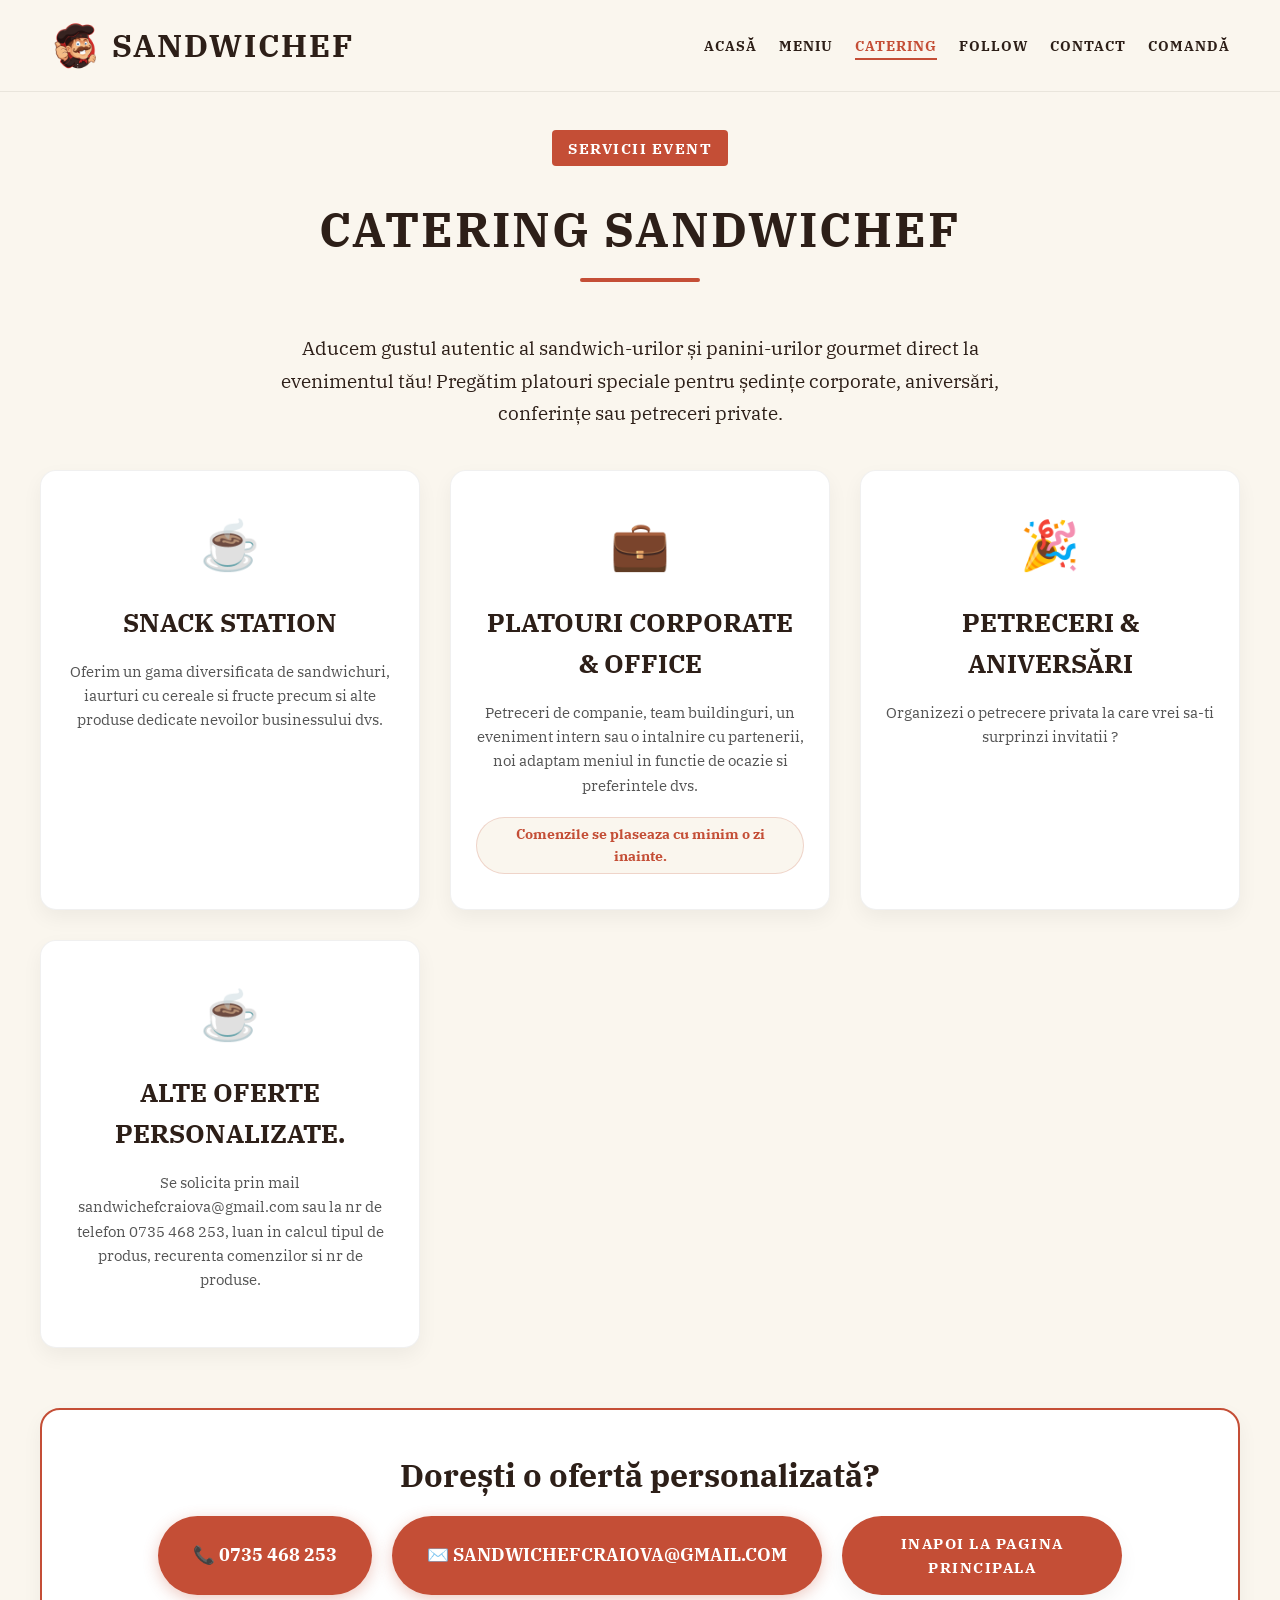
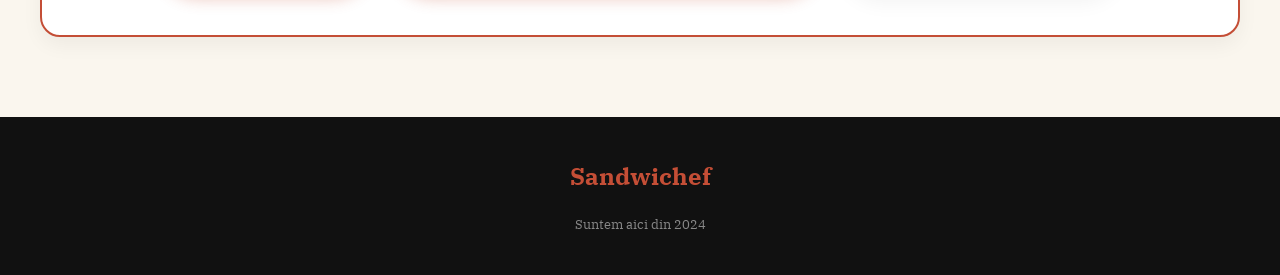
==== catering.html @ 92dd747c "Update catering.html" ====
<!DOCTYPE html>
<html lang="ro">
<head>
    <meta charset="UTF-8">
    <meta name="viewport" content="width=device-width, initial-scale=1.0">
    <title>Sandwichef - Servicii Catering</title>
    
    <link rel="preconnect" href="https://fonts.googleapis.com">
    <link rel="preconnect" href="https://fonts.gstatic.com" crossorigin>
    <link href="https://fonts.googleapis.com/css2?family=IBM+Plex+Serif:ital,wght@0,100;0,200;0,300;0,400;0,500;0,600;0,700;1,100;1,200;1,300;1,400;1,500;1,600;1,700&display=swap" rel="stylesheet">
    
    <link rel="icon" type="image/png" href="Image/logo.png">
    
    <link rel="stylesheet" href="https://unpkg.com/aos@2.3.1/dist/aos.css">
    <link rel="stylesheet" href="style.css">
</head>
<body>

    <nav class="navbar">
        <div class="nav-container">
            <!-- Center Logo -->
            <a href="index.html#hero-section" class="nav-logo">
                <img src="Image/logo.png" alt="Sandwichef Logo" class="nav-logo-img">
                <span>Sandwichef</span>
            </a>

            <!-- Desktop Menu -->
            <ul class="nav-links desktop-only">
                <li><a href="index.html#hero-section">Acasă</a></li>
                <li><a href="meniu.html">Meniu</a></li>
                <li><a href="catering.html" class="active">Catering</a></li>
                <li><a href="index.html#follow-us-section">Follow</a></li>
                <li><a href="index.html#visit-us-section">Contact</a></li>
                <li><a href="index.html#order-section">Comandă</a></li>
            </ul>

            <!-- Mobile Menu Overlay -->
            <ul class="nav-links nav-mobile mobile-only" id="navLinks">
                <li><a href="index.html#hero-section">Acasă</a></li>
                <li><a href="meniu.html">Meniu</a></li>
                <li><a href="catering.html" class="active">Catering</a></li>
                <li><a href="index.html#follow-us-section">Follow</a></li>
                <li><a href="index.html#visit-us-section">Contact</a></li>
                <li><a href="index.html#order-section">Comandă</a></li>
            </ul>

            <!-- Mobile Menu Toggle -->
            <button class="menu-toggle" id="menuToggle" aria-label="Toggle menu">
                <span></span>
                <span></span>
                <span></span>
            </button>
        </div>
    </nav>

    <!-- Catering Intro Section -->
    <section class="section-container section-light" style="padding-top: 130px;" data-aos="fade-up">
        <div class="content-wrapper">
            <div style="text-align: center; margin-bottom: 40px;">
                <span class="foodtruck-heading">Servicii Event</span>
                <h1 class="category-title" style="margin-top: 10px;">Catering Sandwichef</h1>
                <p class="lead-text" style="font-size: 1.2rem; color: var(--text-color); max-width: 750px; margin: 0 auto; line-height: 1.7;">
                    Aducem gustul autentic al sandwich-urilor și panini-urilor gourmet direct la evenimentul tău! Pregătim platouri speciale pentru ședințe corporate, aniversări, conferințe sau petreceri private.
                </p>
            </div>

            <!-- Catering Options Grid -->
            <div class="catering-grid">
                <!-- Option 1: Snack station -->
                <div class="catering-card" data-aos="fade-up" data-aos-delay="300">
                    <div class="catering-icon">☕</div>
                    <h3>Snack Station</h3>
                    <p>Oferim un gama diversificata de sandwichuri, iaurturi cu cereale si fructe precum si alte produse dedicate nevoilor businessului dvs.</p>
                </div>
                
                <!-- Option 2: Platouri Corporate -->
                <div class="catering-card" data-aos="fade-up" data-aos-delay="100">
                    <div class="catering-icon">💼</div>
                    <h3>Platouri corporate & office</h3>
                    <p>Petreceri de companie, team buildinguri, un eveniment intern sau o intalnire cu partenerii, noi adaptam meniul in functie de ocazie si preferintele dvs.</p>
                    <span class="catering-tag">Comenzile se plaseaza cu minim o zi inainte.</span>
                </div>

                <!-- Option 3: Petreceri private -->
                <div class="catering-card" data-aos="fade-up" data-aos-delay="200">
                    <div class="catering-icon">🎉</div>
                    <h3>Petreceri & aniversări</h3>
                    <p>Organizezi o petrecere privata la care vrei sa-ti surprinzi invitatii ?</p>
                </div>

                <!-- Option 4: Oferta personalizata -->
                <div class="catering-card" data-aos="fade-up" data-aos-delay="300">
                    <div class="catering-icon">☕</div>
                    <h3>Alte oferte personalizate.</h3>
                    <p>Se solicita prin mail sandwichefcraiova@gmail.com sau la nr de telefon 0735 468 253, luan in calcul tipul de produs, recurenta comenzilor si nr de produse.</p>
                </div>

            </div>

            <!-- Custom Request / Call to Action -->
            <div style="margin-top: 60px; background: #ffffff; padding: 40px; border-radius: 20px; box-shadow: var(--shadow-soft); text-align: center; border: 2px solid var(--primary-color);">
                <h2 style="font-size: 2rem; color: var(--secondary-color); margin-bottom: 15px;">Dorești o ofertă personalizată?</h2>
                <div style="display: flex; justify-content: center; gap: 20px; flex-wrap: wrap;">
                    <a href="tel:0735468253" class="btn-delivery" style="padding: 15px 35px; font-size: 1.1rem;">
                        📞 0735 468 253
                    </a>
                    <a href="mailto:sandwichefcraiova@gmail.com" class="btn-delivery" style="padding: 15px 35px; font-size: 1.1rem;">
                        ✉️ sandwichefcraiova@gmail.com
                    </a>
                    <a href="index.html" class="grid-btn-under" style="display: inline-block; width: auto; padding: 15px 35px;">
                        Inapoi la pagina principala
                    </a>
                </div>
            </div>

        </div>
    </section>

    <footer>
        <h3 style="font-size: 1.5rem; color: var(--primary-color); margin-bottom: 10px;">Sandwichef</h3>
        <p style="font-size: 0.8rem; color: #888; margin-top: 20px;">Suntem aici din 2024</p>
    </footer>

    <script src="https://unpkg.com/aos@2.3.1/dist/aos.js"></script>
    <script src="script.js"></script>

    <!-- Back to Top Button -->
    <button id="backToTop" class="back-to-top" title="Go to top">↑</button>

</body>
</html>
---- style.css ----
@import url('https://fonts.googleapis.com/css2?family=IBM+Plex+Serif:ital,wght@0,100;0,200;0,300;0,400;0,500;0,600;0,700;1,100;1,200;1,300;1,400;1,500;1,600;1,700&display=swap');

/* --- SETARI GENERALE SI VARIABILE --- */
:root {
    --font-title: 'IBM Plex Serif', serif;
    --font-serif: 'IBM Plex Serif', serif;
    --font-sans: 'IBM Plex Serif', serif;
    --font-sans-condensed: 'IBM Plex Serif', serif;
    --primary-color: #C44E36; /* Calm Coral Red-Orange */
    --primary-hover: #A63B25;
    --secondary-color: #2D1F18; /* Brand Deep Toasted Brown */
    --bg-color: #FAF6EE; /* Light Toasted Vanilla Background */
    --accent-yellow: #F0BE2C; /* Zmoke Brand Yellow */
    --card-bg: #ffffff;
    --text-color: #2D1F18;
    --shadow-soft: 0 8px 20px rgba(0,0,0,0.05);
    --shadow-hover: 0 12px 25px rgba(196, 78, 54, 0.15);
}

/* --- SMOOTH SCROLL --- */
html {
    scroll-behavior: smooth;
    scroll-padding-top: 90px;
}

* {
    margin: 0;
    padding: 0;
    box-sizing: border-box;
}

body, button, input, select, textarea {
    font-family: var(--font-sans);
}

body {
    background-color: var(--bg-color);
    color: var(--text-color);
    line-height: 1.6;
    -webkit-font-smoothing: antialiased;
    min-height: 100vh;
    overflow-x: hidden;
}

h1, h2, h3, h4, h5, h6 {
    font-family: var(--font-serif);
}

body.no-scroll {
    overflow: hidden;
}

/* --- ANIMATII --- */


@keyframes float {
    0%, 100% { transform: translate(-50%, -50%); }
    50% { transform: translate(-50%, -54%); }
}

/* --- NAVBAR --- */
.navbar {
    position: fixed !important;
    top: 0 !important;
    left: 0;
    width: 100%;
    background-color: rgba(250, 246, 238, 0.75) !important; /* Semi-transparent Toasted Vanilla */
    backdrop-filter: blur(12px);
    -webkit-backdrop-filter: blur(12px);
    z-index: 9999;
    display: flex;
    justify-content: space-between;
    align-items: center;
    padding: 15px 50px;
    transition: all 0.4s cubic-bezier(0.2, 0.8, 0.2, 1); 
    -webkit-transform: translate3d(0,0,0);
    border-bottom: 1px solid rgba(45, 31, 24, 0.08); /* Subtle dark brown border */
}

.navbar.scrolled {
    background-color: rgba(250, 246, 238, 0.9) !important; /* Slightly more solid on scroll */
    backdrop-filter: blur(12px);
    -webkit-backdrop-filter: blur(12px);
    box-shadow: 0 4px 30px rgba(0, 0, 0, 0.05); 
    padding: 12px 50px;
    border-bottom: 1px solid rgba(45, 31, 24, 0.15);
}

.nav-logo {
    font-family: var(--font-serif);
    font-size: 2rem;
    color: var(--secondary-color) !important; /* Dark brown */
    text-decoration: none;
    font-weight: 900;
    text-transform: uppercase;
    letter-spacing: 2px;
    transition: all 0.3s ease;
    text-shadow: none !important;
    padding: 5px 0;
    display: flex;
    align-items: center;
    gap: 12px;
}

.nav-logo-img {
    height: 50px;
    width: auto;
    max-height: 100%;
    object-fit: contain;
    display: block;
    transition: transform 0.3s ease;
}

.navbar.scrolled .nav-logo-img {
    height: 44px;
}

.nav-logo:hover .nav-logo-img {
    transform: scale(1.05);
}

.nav-container {
    display: flex;
    justify-content: space-between;
    align-items: center;
    width: 100%;
    max-width: 1200px;
    margin: 0 auto;
    position: relative;
}

.nav-links {
    list-style: none;
    display: flex;
    gap: 22px;
    margin: 0;
    padding: 0;
    align-items: center;
}

.nav-left, .nav-right-menu {
    width: 38%;
}

.nav-left {
    justify-content: flex-end;
}

.nav-right-menu {
    justify-content: flex-start;
}

.nav-logo {
    width: 24%;
    text-align: center;
    white-space: nowrap;
}

.menu-toggle {
    display: none;
}

/* Desktop vs Mobile utilities */
.desktop-only {
    display: flex !important;
}

.mobile-only {
    display: none !important;
}

.nav-cta-btn {
    background-color: var(--primary-color);
    color: white;
    padding: 10px 20px;
    border-radius: 50px;
    text-decoration: none;
    font-weight: 800;
    font-size: 0.85rem;
    text-transform: uppercase;
    transition: all 0.3s ease;
    box-shadow: 0 4px 10px rgba(0, 0, 0, 0.15);
    letter-spacing: 0.5px;
    white-space: nowrap;
}

.nav-cta-btn:hover {
    background-color: var(--primary-hover);
    transform: translateY(-2px);
    box-shadow: 0 6px 12px rgba(0, 0, 0, 0.2);
}

.navbar.scrolled .nav-cta-btn {
    box-shadow: none;
}

.nav-links li a {
    text-decoration: none;
    color: var(--secondary-color) !important; /* Dark brown */
    font-weight: 800;
    text-transform: uppercase;
    font-size: 0.9rem;
    letter-spacing: 1px;
    transition: color 0.3s ease;
    text-shadow: none !important;
    position: relative;
    padding-bottom: 5px;
}

.nav-links li a::after {
    content: '';
    position: absolute;
    width: 0;
    height: 2px;
    bottom: 0;
    left: 0;
    background-color: var(--primary-color);
    transition: width 0.3s ease;
}

.nav-links li a:hover::after {
    width: 100%;
}

.navbar.scrolled .nav-links li a {
    color: var(--secondary-color) !important;
}

.navbar.scrolled .nav-links li a:hover {
    color: var(--primary-color) !important;
}

/* --- HERO SECTION --- */
#hero-section {
    width: 100%;
    aspect-ratio: 16 / 9;
    margin-top: 80px; /* Prevents navbar from overlaying the hero image */
    display: flex;
    flex-direction: column;
    justify-content: center;
    align-items: center;
    text-align: center;
    color: white;
    position: relative; 
    overflow: hidden; 
    background: url('Image/swc-cover.jpg') no-repeat center center/cover;
}

.hero-overlay {
    position: absolute;
    top: 0;
    left: 0;
    width: 100%;
    height: 100%;
    background-color: rgba(0, 0, 0, 0.4);
    z-index: 1;
}

.btn-delivery {
    background-color: #C44E36;
    color: white !important;
    padding: 12px 25px; 
    border-radius: 50px;
    text-decoration: none;
    font-weight: 800;
    font-size: 0.95rem; 
    text-transform: uppercase;
    transition: all 0.3s cubic-bezier(0.2, 0.8, 0.2, 1);
    box-shadow: 0 4px 15px rgba(196, 78, 54, 0.3);
    display: inline-flex;
    align-items: center;
    justify-content: center;
    gap: 10px;
}

.btn-delivery:hover {
    transform: translateY(-4px) scale(1.03);
    box-shadow: 0 6px 20px rgba(196, 78, 54, 0.4);
    background-color: #A63B25;
}

.btn-bolt {
    background-color: #32BB78 !important;
    box-shadow: 0 4px 15px rgba(50, 187, 120, 0.3) !important;
    color: white !important;
}

.btn-bolt:hover {
    background-color: #269a62 !important;
    box-shadow: 0 6px 20px rgba(50, 187, 120, 0.4) !important;
}

.btn-wolt {
    background-color: #00C2E8 !important;
    box-shadow: 0 4px 15px rgba(0, 194, 232, 0.3) !important;
    color: white !important;
}

.btn-wolt:hover {
    background-color: #0099b8 !important;
    box-shadow: 0 6px 20px rgba(0, 194, 232, 0.4) !important;
}

.nav-cta-wolt {
    background-color: #00C2E8;
}

.nav-cta-wolt:hover {
    background-color: #0099b8;
    box-shadow: 0 6px 12px rgba(0, 194, 232, 0.3);
}

.nav-cta-bolt {
    background-color: #32BB78;
}

.nav-cta-bolt:hover {
    background-color: #269a62;
    box-shadow: 0 6px 12px rgba(50, 187, 120, 0.3);
}



/* --- CONTINUT HERO --- */
.hero-content {
    position: relative;
    z-index: 2;
    display: flex;
    flex-direction: column;
    align-items: center;
    justify-content: center;
}

.hero-title {
    font-family: var(--font-serif);
    font-size: 5rem;
    color: var(--primary-color);
    text-shadow: 3px 3px 10px rgba(0,0,0,0.8);
    margin-bottom: 10px;
}

.hero-subtitle {
    font-family: var(--font-sans);
    font-size: 2rem;
    font-weight: 800;
    text-transform: uppercase;
    letter-spacing: 4px;
    text-shadow: 2px 2px 8px rgba(0,0,0,0.8);
}

.hero-action-buttons {
    display: flex;
    flex-direction: column;
    align-items: center;
    gap: 25px;
    margin-top: 30px;
}

.hero-order-buttons {
    display: flex;
    gap: 20px;
    justify-content: center;
}

.hero-tag {
    font-family: var(--font-sans);
    background-color: white;
    color: black;
    padding: 8px 25px;
    font-weight: 900;
    font-size: 1rem; 
    text-transform: uppercase;
    letter-spacing: 3px;
    margin-bottom: 20px;
    border-radius: 50px; 
    box-shadow: 0 4px 15px rgba(0,0,0,0.3);
}

.logo-hero-container {
    position: relative;
    display: flex;
    justify-content: center;
    align-items: center;
    width: 480px; 
    height: 480px;
    margin: 0 auto;
    overflow: visible;
}

.logo-backdrop {
    position: absolute;
    width: 160px;
    height: 160px;
    background-color: rgba(255, 255, 255, 0.15);
    backdrop-filter: blur(5px); 
    border-radius: 50%;
    z-index: 1;
    box-shadow: 0 0 40px rgba(0,0,0,0.4);
}

.curved-text-svg {
    position: absolute;
    top: 0;
    left: 0;
    width: 100%;
    height: 100%;
    z-index: 2;
    pointer-events: none; 
}

.curved-text {
    fill: var(--primary-color);
    font-family: var(--font-serif);
    font-size: 46px;
    font-weight: 800;
    text-transform: uppercase;
    letter-spacing: 3px;
    text-shadow: 2px 2px 6px rgba(0,0,0,0.7);
}

.hero-logo-img {
    width: 300px; 
    position: absolute;
    top: 55%; 
    left: 50%;
    z-index: 3;
    filter: drop-shadow(0px 20px 25px rgba(0,0,0,0.6));
    animation: float 4s ease-in-out infinite; 
}

.hero-btn {
    background-color: var(--primary-color);
    color: white;
    padding: 16px 40px;
    font-weight: 800;
    text-transform: uppercase;
    text-decoration: none;
    font-size: 1.1rem;
    letter-spacing: 2px;
    border-radius: 50px; 
    transition: all 0.3s cubic-bezier(0.2, 0.8, 0.2, 1);
    margin-top: 20px;
    box-shadow: 0 6px 15px rgba(0, 0, 0, 0.1);
    border: 2px solid transparent;
}

.hero-btn:hover {
    background-color: #fff;
    color: var(--primary-color);
    transform: translateY(-5px); 
    box-shadow: 0 8px 20px rgba(0, 0, 0, 0.12);
    border-color: var(--primary-color);
}

/* --- FEATURES STRIP (VALORI) --- */
.features-strip {
    background-color: var(--secondary-color); /* Brown background */
    padding: 60px 20px;
    border-bottom: 1px solid rgba(255, 255, 255, 0.05);
}

.features-container {
    max-width: 1200px;
    margin: 0 auto;
    display: grid;
    grid-template-columns: repeat(4, 1fr);
    gap: 30px;
    text-align: center;
}

.feature-item {
    display: flex;
    flex-direction: column;
    align-items: center;
}

.feature-svg {
    width: 42px;
    height: 42px;
    stroke: var(--accent-yellow); /* Yellow icon */
    margin-bottom: 20px;
    transition: transform 0.3s cubic-bezier(0.2, 0.8, 0.2, 1);
}

.feature-item:hover .feature-svg {
    transform: translateY(-5px);
    stroke: var(--primary-color); /* Turns Coral Red on hover */
}

.feature-item h4 {
    font-family: var(--font-serif);
    font-size: 1.1rem;
    font-weight: 700;
    text-transform: uppercase;
    color: #ffffff; /* White title for readability */
    margin-bottom: 10px;
    letter-spacing: 0.5px;
}

.feature-item p {
    font-size: 0.85rem;
    color: #b3b3b3; /* Gray text for readability on dark brown */
    line-height: 1.6;
    max-width: 240px;
    margin: 0;
}

@media (max-width: 900px) {
    .features-container {
        grid-template-columns: repeat(2, 1fr);
        gap: 40px 20px;
    }
}

@media (max-width: 480px) {
    .features-container {
        grid-template-columns: 1fr;
        gap: 30px;
    }
}

/* --- SECTIONS LAYOUT --- */
.section-container {
    padding: 80px 20px;
}

.section-dark {
    background-color: var(--secondary-color);
    color: white;
}

.section-light {
    background-color: var(--bg-color);
}

.content-wrapper {
    max-width: 1200px;
    margin: 0 auto;
}

.category-title {
    text-align: center;
    font-family: var(--font-serif);
    font-weight: 700;
    text-transform: uppercase;
    letter-spacing: 2px;
    font-size: 3rem;
    color: var(--secondary-color);
    margin: 0 auto 50px auto;
    display: block; 
}

.section-dark .category-title {
    color: white;
}

.category-title::after {
    content: '';
    display: block;
    width: 120px; 
    height: 4px;
    background: var(--primary-color);
    margin: 10px auto 0 auto;
    border-radius: 2px;
}

/* --- TABS PENTRU FILTRARE MENIU --- */
.menu-tabs {
    display: flex;
    justify-content: center;
    gap: 15px;
    margin-bottom: 45px;
    flex-wrap: wrap;
}

.tab-btn {
    background-color: transparent;
    color: var(--secondary-color);
    border: 2px solid var(--secondary-color);
    padding: 10px 25px;
    font-weight: 800;
    text-transform: uppercase;
    font-size: 0.9rem;
    border-radius: 50px;
    cursor: pointer;
    transition: all 0.3s cubic-bezier(0.2, 0.8, 0.2, 1);
    letter-spacing: 0.5px;
}

.tab-btn:hover {
    background-color: var(--secondary-color);
    color: #fff;
    transform: translateY(-2px);
}

.tab-btn.active {
    background-color: var(--primary-color);
    color: #fff;
    border-color: var(--primary-color);
    box-shadow: 0 4px 12px rgba(196, 78, 54, 0.3);
}

.menu-category-section.hidden {
    display: none !important;
}

/* --- GRID PENTRU MENIU --- */
.menu-grid {
    display: grid;
    grid-template-columns: repeat(auto-fit, minmax(320px, 1fr));
    gap: 30px;
    padding-bottom: 40px;
}

.menu-card {
    background: var(--card-bg);
    border-radius: 15px;
    overflow: hidden;
    box-shadow: var(--shadow-soft);
    transition: all 0.3s ease;
    display: flex;
    flex-direction: column;
    border: 1px solid transparent;
    will-change: transform;
}

.menu-card:hover {
    transform: translateY(-10px);
    box-shadow: var(--shadow-hover);
    border-color: rgba(255, 62, 62, 0.3);
}

.card-image {
    height: 250px;
    overflow: hidden;
    position: relative;
}

.card-image img {
    width: 100%;
    height: 100%;
    object-fit: cover;
    transition: transform 0.5s ease;
}

.menu-card:hover .card-image img {
    transform: scale(1.05);
}

.card-content {
    padding: 25px;
    flex-grow: 1;
    display: flex;
    flex-direction: column;
    color: var(--text-color);
}

.card-header {
    display: flex;
    justify-content: space-between;
    align-items: flex-start;
    margin-bottom: 10px;
    border-bottom: 2px solid #f0f0f0;
    padding-bottom: 10px;
}

.item-title {
    font-family: var(--font-serif);
    font-weight: 700;
    font-size: 1.2rem;
    color: var(--secondary-color);
    text-transform: uppercase;
    line-height: 1.2;
}

.item-price {
    font-family: var(--font-sans);
    font-weight: 800;
    color: var(--primary-color);
    font-size: 1.6rem;
    margin-left: 15px;
    white-space: nowrap;
}

.item-weight {
    position: absolute;
    bottom: 12px;
    right: 12px;
    background-color: rgba(45, 62, 70, 0.9);
    backdrop-filter: blur(5px);
    -webkit-backdrop-filter: blur(5px);
    color: #fff;
    padding: 4px 10px;
    font-size: 0.75rem;
    font-weight: 800;
    border-radius: 6px;
    letter-spacing: 0.5px;
    box-shadow: 0 4px 10px rgba(0, 0, 0, 0.2);
    z-index: 2;
}

.item-number {
    color: var(--primary-color);
    margin-right: 5px;
}

.item-ingredients-tags {
    display: flex;
    flex-wrap: wrap;
    gap: 8px;
    margin-top: 15px;
}

.ingredient-tag {
    background-color: #f0f3f5;
    color: var(--secondary-color);
    padding: 5px 12px;
    font-size: 0.8rem;
    font-weight: 600;
    border-radius: 20px;
    display: inline-flex;
    align-items: center;
    border: 1px solid #e1e8ed;
    transition: all 0.2s ease;
}

.ingredient-tag:hover {
    background-color: var(--primary-color);
    color: #fff;
    border-color: var(--primary-color);
    transform: translateY(-1px);
}

.drinks-list {
    background: white;
    padding: 30px;
    border-radius: 15px;
    box-shadow: var(--shadow-soft);
    max-width: 600px;
    margin: 0 auto;
    color: var(--text-color);
}

.drink-item {
    display: flex;
    justify-content: space-between;
    padding: 10px 0;
    border-bottom: 2px dotted #eee;
    font-weight: 700;
    color: var(--secondary-color);
}

.drink-item span:last-child {
    color: var(--primary-color);
}

.text-box {
    text-align: justify;
    max-width: 800px;
    margin: 0 auto;
    font-size: 1.2rem;
    line-height: 1.8;
}

/* --- INFO GRIDS & PLACEHOLDERS --- */
.info-grid {
    display: grid;
    grid-template-columns: 1fr 1fr;
    gap: 50px;
    align-items: center;
}

.info-grid-reverse {
    direction: rtl;
}

.info-grid-reverse .info-text,
.info-grid-reverse .info-image {
    direction: ltr;
}

.info-text p {
    margin-bottom: 20px;
    font-size: 1.1rem;
    line-height: 1.8;
}

.info-image {
    height: 480px;
    width: 100%;
}

.info-image iframe {
    transition: opacity 0.3s ease;
}

.image-placeholder {
    background-color: var(--secondary-color);
    width: 100%;
    height: 100%;
    border-radius: 15px;
    display: flex;
    justify-content: center;
    align-items: center;
    box-shadow: var(--shadow-soft);
}

.info-img-content {
    width: 100%;
    height: 100%;
    object-fit: cover;
    border-radius: 15px;
    box-shadow: var(--shadow-soft);
}

.foodtruck-heading {
    background-color: var(--primary-color);
    color: #fff !important;
    display: inline-block;
    padding: 6px 16px;
    font-family: var(--font-sans);
    font-size: 0.95rem;
    font-weight: 800;
    text-transform: uppercase;
    letter-spacing: 1.5px;
    border-radius: 4px;
    margin-bottom: 15px;
}


/* --- DELIVERY CARDS --- */
.delivery-cards-grid {
    display: grid;
    grid-template-columns: repeat(auto-fit, minmax(280px, 1fr));
    gap: 30px;
    margin-top: 40px;
}

.delivery-card {
    background-color: rgba(255, 255, 255, 0.05);
    border: 1px solid rgba(255, 255, 255, 0.1);
    border-radius: 15px;
    padding: 40px 30px;
    display: flex;
    flex-direction: column;
    align-items: center;
    text-align: center;
    transition: all 0.3s ease;
}

.delivery-card:hover {
    transform: translateY(-5px);
    background-color: rgba(255, 255, 255, 0.08);
    border-color: var(--primary-color);
    box-shadow: var(--shadow-hover);
}

.delivery-card .card-icon {
    font-size: 3rem;
    margin-bottom: 20px;
}

.delivery-card h3 {
    font-size: 1.4rem;
    font-weight: 800;
    margin-bottom: 15px;
    text-transform: uppercase;
    letter-spacing: 0.5px;
    color: white;
}

.delivery-card p {
    font-size: 1rem;
    line-height: 1.6;
    margin-bottom: 25px;
    opacity: 0.9;
    color: #ccc;
}

/* === CONTACT, HARTĂ ȘI RECENZII === */
.social-buttons-container {
    display: flex;
    justify-content: center;
    gap: 15px;
    margin: 30px auto 50px auto;
    flex-wrap: wrap;
}

.social-button {
    display: inline-flex;
    align-items: center;
    justify-content: center;
    gap: 8px;
    color: white;
    padding: 12px 25px;
    border-radius: 50px;
    text-decoration: none;
    font-weight: 800;
    font-size: 1rem;
    transition: all 0.3s ease;
}

.social-button:hover {
    transform: translateY(-5px);
}

.btn-facebook {
    background-color: #1877F2;
    box-shadow: 0 5px 15px rgba(24, 119, 242, 0.3);
}

.btn-instagram {
    background: linear-gradient(45deg, #f09433 0%, #e6683c 25%, #dc2743 50%, #cc2366 75%, #bc1888 100%);
    box-shadow: 0 5px 15px rgba(220, 39, 67, 0.3);
}

.btn-tiktok {
    background-color: #000000;
    box-shadow: 0 5px 15px rgba(0, 0, 0, 0.3);
    border: 1px solid #333;
}

.map-container {
    width: 100%;
    height: 450px;
    border-radius: 15px;
    overflow: hidden;
    box-shadow: var(--shadow-soft);
    margin-bottom: 60px;
    border: 4px solid white;
    background-color: #eee;
    display: flex;
    align-items: center;
    justify-content: center;
}

/* --- REVIEWS SECTION --- */
.reviews-section {
    background-color: var(--bg-color);
    padding: 100px 20px;
}

.reviews-box {
    border: 2px solid var(--primary-color);
    border-radius: 20px;
    padding: 60px 40px;
    max-width: 1100px;
    margin: 0 auto;
    text-align: center;
    background-color: #ffffff;
    box-shadow: var(--shadow-soft);
}

@media (max-width: 768px) {
    .reviews-box {
        padding: 40px 20px;
    }
}

.reviews-grid {
    display: grid;
    grid-template-columns: repeat(auto-fit, minmax(300px, 1fr));
    gap: 30px;
    margin-top: 40px;
}

.review-card {
    background: white;
    padding: 30px;
    border-radius: 15px;
    box-shadow: var(--shadow-soft);
    text-align: left;
    position: relative;
    color: var(--text-color);
}

.review-stars {
    color: #FFD700;
    font-size: 1.2rem;
    margin-bottom: 15px;
    letter-spacing: 2px;
}

.review-text {
    font-style: italic;
    margin-bottom: 20px;
    line-height: 1.7;
}

.review-author {
    font-weight: 800;
    color: var(--secondary-color);
    display: flex;
    align-items: center;
    gap: 15px;
}

.review-author span {
    width: 45px;
    height: 45px;
    background: var(--primary-color);
    color: white;
    border-radius: 50%;
    display: flex;
    justify-content: center;
    align-items: center;
    font-weight: bold;
    font-size: 1.2rem;
}

footer {
    background: #111;
    color: white;
    text-align: center;
    padding: 40px 20px;
}

/* ========================================================
   RESPONSIVE PENTRU MOBIL 
   ======================================================== */
@media (max-width: 900px) {
    /* Navbar Mobile Layout */
    .navbar {
        justify-content: space-between;
        padding: 15px 20px;
    }
    
    .nav-logo {
        font-size: 1.6rem;
        text-shadow: none;
        width: auto;
        text-align: left;
    }

    .desktop-only {
        display: none !important;
    }
    
    .mobile-only {
        display: flex !important;
    }

    .nav-cta-btn {
        display: none; /* Hide header CTA button on mobile */
    }
    
    /* Hamburger Menu Button */
    .menu-toggle {
        display: block;
        background: none;
        border: none;
        cursor: pointer;
        z-index: 10000;
        width: 30px;
        height: 24px;
        position: relative;
    }
    
    .menu-toggle span {
        display: block;
        position: absolute;
        height: 3px;
        width: 100%;
        background: var(--secondary-color);
        border-radius: 9px;
        opacity: 1;
        left: 0;
        transform: rotate(0deg);
        transition: .25s ease-in-out;
    }
    
    .navbar.scrolled .menu-toggle span {
        background: var(--secondary-color);
    }
    
    .menu-toggle span:nth-child(1) { top: 0px; }
    .menu-toggle span:nth-child(2) { top: 10px; }
    .menu-toggle span:nth-child(3) { top: 20px; }
    
    /* Hamburger Animation when Menu is Open */
    .navbar.nav-open .menu-toggle span:nth-child(1) {
        top: 10px;
        transform: rotate(135deg);
        background: #fff !important;
    }
    
    .navbar.nav-open .menu-toggle span:nth-child(2) {
        opacity: 0;
        left: -60px;
    }
    
    .navbar.nav-open .menu-toggle span:nth-child(3) {
        top: 10px;
        transform: rotate(-135deg);
        background: #fff !important;
    }
    
    /* Mobile Nav Drawer Overlay */
    .nav-mobile {
        display: flex;
        flex-direction: column;
        position: fixed;
        top: 0;
        right: -100%; /* Start off-screen */
        width: 100%;
        height: 100vh;
        background-color: rgba(45, 52, 54, 0.98);
        backdrop-filter: blur(10px);
        -webkit-backdrop-filter: blur(10px);
        justify-content: center;
        align-items: center;
        gap: 30px;
        transition: right 0.4s cubic-bezier(0.2, 0.8, 0.2, 1);
        z-index: 999;
        padding: 0;
        margin: 0;
    }
    
    .navbar.nav-open .nav-mobile {
        right: 0; /* Slide in */
    }
    
    .nav-links li a {
        font-size: 1.5rem !important;
        color: #fff !important;
        text-shadow: none !important;
    }
    
    .nav-links li a::after {
        display: none !important; /* Hide hover line on mobile drawer */
    }
    
    .navbar.scrolled .nav-links li a {
        color: #fff !important;
    }
    
    .navbar.scrolled .nav-links li a.active {
        color: var(--primary-color) !important;
    }
    
    /* Faster scroll animations on mobile */
    [data-aos] {
        transition-duration: 300ms !important;
        transition-delay: 0ms !important;
    }
    
    /* Hero Adjustments for Mobile */
    #hero-section {
        margin-top: 70px;
        aspect-ratio: 16 / 9;
        height: auto;
        padding: 40px 20px;
        display: flex;
        flex-direction: column;
        justify-content: center;
    }
    .hero-title {
        font-size: 3.5rem;
    }
    .hero-subtitle {
        font-size: 1.5rem;
    }
    
    .logo-hero-container { 
        width: 280px; 
        height: 280px; 
        margin: 10px auto; 
    }
    .hero-logo-img { width: 160px; }
    .logo-backdrop { width: 100px; height: 100px; }
    
    .curved-text {
        font-size: 40px;
    }
    
    .hero-btn {
        padding: 14px 30px;
        font-size: 0.95rem;
        margin-top: 10px;
        margin-bottom: 0; 
    }

    .hero-action-buttons {
        width: 100%;
        gap: 15px;
    }

    .hero-order-buttons {
        flex-direction: column;
        align-items: center;
        gap: 12px;
        width: 100%;
        max-width: 400px;
    }
    
    .hero-order-buttons .btn-delivery { 
        width: 100%; 
        justify-content: center;
    }

    .category-title { font-size: 2.2rem; }
    .menu-grid { grid-template-columns: 1fr; }
    .map-container { height: 300px; }
    .social-buttons-container { flex-direction: column; align-items: center; }
    .social-button { width: 80%; }

    /* Info grids & Command cards mobile layout */
    .info-grid {
        grid-template-columns: 1fr;
        gap: 30px;
        text-align: center;
    }
    .info-grid-reverse {
        direction: ltr;
    }
    .info-image {
        height: 350px;
        order: -1;
    }
    .delivery-cards-grid {
        grid-template-columns: 1fr;
        gap: 20px;
    }
}

.delivery-buttons {
    display: flex;
    flex-direction: column; /* Le așează una sub alta */
    align-items: center; /* Le centrează și blochează întinderea pe toată lățimea */
    gap: 15px;
    margin-top: 40px;
}

.delivery-buttons .btn-delivery {
    width: fit-content !important; /* Forțează butonul să fie doar cât textul lui */
    justify-content: center;
}

@media (max-width: 950px) and (orientation: landscape) {
    .menu-grid { 
        grid-template-columns: repeat(2, 1fr) !important; 
        gap: 15px;
    }
    .card-image { height: 160px !important; }
    #hero-section { height: auto !important; padding: 120px 0 60px 0; }
    .logo-hero-container { width: 220px; height: 220px; margin: 10px auto 20px auto; }
    .hero-logo-img { width: 150px; }
    /* Ascundem butoanele de comanda in landscape pentru a nu aglomera ecranul subtire */
    .hero-order-buttons { display: none; }
}

/* --- BACK TO TOP --- */
.back-to-top {
    position: fixed;
    bottom: 30px;
    right: 30px;
    background-color: var(--primary-color);
    color: white;
    width: 50px;
    height: 50px;
    border-radius: 50%;
    border: none;
    outline: none;
    cursor: pointer;
    display: none; /* Hidden by default */
    justify-content: center;
    align-items: center;
    font-size: 1.5rem;
    box-shadow: 0 4px 15px rgba(0, 0, 0, 0.2);
    z-index: 1000;
    transition: all 0.3s ease;
}

.back-to-top:hover {
    background-color: var(--secondary-color);
    transform: translateY(-5px) scale(1.05);
}

.back-to-top.show {
    display: flex;
    animation: fadeIn 0.3s ease;
}

/* --- SCROLLSPY ACTIVE LINK --- */
.nav-links li a.active {
    color: var(--primary-color) !important;
    text-shadow: none;
}

.nav-links li a.active::after {
    width: 100%;
}

.navbar.scrolled .nav-links li a.active {
    color: var(--primary-color) !important;
}

/* --- CATEGORY BANNERS --- */
.category-banner {
    position: relative;
    width: 100%;
    height: 380px;
    border-radius: 15px;
    overflow: hidden;
    margin-bottom: 30px;
    box-shadow: 0 8px 25px rgba(0, 0, 0, 0.15);
    cursor: pointer;
}

.category-banner-img {
    width: 100%;
    height: 100%;
    object-fit: cover;
    transition: transform 0.6s ease;
}

.category-banner:hover .category-banner-img {
    transform: scale(1.05);
}

.category-banner::after {
    content: '';
    position: absolute;
    top: 0;
    left: 0;
    width: 100%;
    height: 100%;
    background: linear-gradient(to top, rgba(0, 0, 0, 0.85) 0%, rgba(0, 0, 0, 0.25) 60%, transparent 100%);
    z-index: 1;
}

.category-banner-content {
    position: absolute;
    bottom: 0;
    left: 0;
    width: 100%;
    padding: 40px;
    z-index: 2;
    color: #fff;
    box-sizing: border-box;
    text-align: left;
}

.category-banner-content h3 {
    font-family: var(--font-serif);
    font-size: 2.8rem;
    font-weight: 700;
    text-transform: uppercase;
    letter-spacing: 1px;
    color: var(--primary-color);
    margin: 0 0 10px 0;
    text-shadow: 2px 2px 4px rgba(0, 0, 0, 0.6);
}

.category-banner-content p {
    font-size: 1.15rem;
    margin: 0;
    max-width: 650px;
    line-height: 1.5;
    text-shadow: 1px 1px 3px rgba(0, 0, 0, 0.6);
}

@media (max-width: 768px) {
    .category-banner {
        height: 250px;
    }
    .category-banner-content {
        padding: 20px;
    }
    .category-banner-content h3 {
        font-size: 1.8rem;
    }
    .category-banner-content p {
        font-size: 0.95rem;
    }
}

/* --- NEW SECTIONS STYLES --- */

/* Nav Grid Section */
.nav-grid {
    display: grid;
    grid-template-columns: repeat(4, 1fr);
    gap: 60px;
    max-width: 1734px;
    margin: 0 auto;
}

.grid-item {
    display: flex;
    flex-direction: column;
    align-items: center;
    gap: 15px;
    width: 100%;
}

.grid-img-container {
    width: 100%;
    aspect-ratio: 1 / 1;
    overflow: hidden;
    border-radius: 10px;
    box-shadow: var(--shadow-soft);
}

.grid-img {
    width: 100%;
    height: 100%;
    object-fit: cover;
    transform: scale(1.3);
    transition: transform 0.5s ease;
}

.grid-item:hover .grid-img {
    transform: scale(1.4);
}

.grid-btn-under {
    background-color: var(--primary-color);
    color: white !important;
    padding: 12px 30px;
    border-radius: 50px;
    text-decoration: none;
    font-weight: 800;
    text-transform: uppercase;
    font-size: 0.95rem;
    letter-spacing: 1.5px;
    transition: all 0.3s ease;
    box-shadow: var(--shadow-soft);
    text-align: center;
    width: 80%;
    max-width: 280px;
}

.grid-btn-under:hover {
    background-color: var(--primary-hover);
    transform: translateY(-2px);
    box-shadow: 0 5px 15px rgba(196, 78, 54, 0.3);
}

/* Instagram Section */
.instagram-grid {
    display: grid;
    grid-template-columns: repeat(4, 1fr);
    gap: 15px;
    margin-top: 30px;
}

.instagram-item {
    position: relative;
    overflow: hidden;
    border-radius: 8px;
    aspect-ratio: 1 / 1;
    box-shadow: var(--shadow-soft);
}

.instagram-item img {
    width: 100%;
    height: 100%;
    object-fit: cover;
    transition: transform 0.3s ease;
}

.instagram-item:hover img {
    transform: scale(1.05);
}

@media (max-width: 900px) {
    .nav-grid {
        grid-template-columns: repeat(2, 1fr);
    }
}

@media (max-width: 768px) {
    .instagram-grid {
        grid-template-columns: repeat(2, 1fr);
    }
}

@media (max-width: 480px) {
    .nav-grid {
        grid-template-columns: 1fr;
    }
}

/* Map Wrapper and Buttons */
.map-wrapper {
    display: flex;
    flex-direction: column;
    gap: 15px;
    width: 100%;
}

.map-buttons {
    display: flex;
    gap: 15px;
    width: 100%;
}

.map-btn {
    flex: 1;
    padding: 12px 20px;
    border-radius: 8px;
    text-decoration: none;
    font-weight: 800;
    text-align: center;
    text-transform: uppercase;
    font-size: 0.9rem;
    letter-spacing: 1px;
    transition: all 0.3s ease;
    box-shadow: var(--shadow-soft);
    display: inline-flex;
    align-items: center;
    justify-content: center;
    gap: 8px;
}

.btn-gmaps {
    background-color: #4285F4;
    color: white !important;
}

.btn-gmaps:hover {
    background-color: #357ae8;
    transform: translateY(-2px);
    box-shadow: 0 4px 12px rgba(66, 133, 244, 0.3);
}

.btn-waze {
    background-color: #33CCFF;
    color: #2D1F18 !important;
}

.btn-waze:hover {
    background-color: #26b2e6;
    transform: translateY(-2px);
    box-shadow: 0 4px 12px rgba(51, 204, 255, 0.3);
}

/* --- MENU PAGE HORIZONTAL LIST STYLING --- */
.menu-list-container {
    display: flex;
    flex-direction: column;
    gap: 30px;
    max-width: 1000px;
    margin: 40px auto 0 auto;
}

.menu-item-horizontal {
    background: #ffffff;
    border-radius: 16px;
    overflow: hidden;
    box-shadow: var(--shadow-soft);
    display: flex;
    align-items: center;
    transition: transform 0.3s ease, box-shadow 0.3s ease;
    border: 1px solid rgba(0, 0, 0, 0.06);
}

.menu-item-horizontal:hover {
    transform: translateY(-4px);
    box-shadow: var(--shadow-hover);
}

.menu-item-img-wrapper {
    width: 320px;
    height: 220px;
    flex-shrink: 0;
    overflow: hidden;
    position: relative;
}

.menu-item-img-wrapper img {
    width: 100%;
    height: 100%;
    object-fit: cover;
    transition: transform 0.5s ease;
}

.menu-item-horizontal:hover .menu-item-img-wrapper img {
    transform: scale(1.06);
}

.menu-item-details {
    padding: 30px;
    flex-grow: 1;
    display: flex;
    flex-direction: column;
    justify-content: center;
    text-align: left;
}

.menu-item-header {
    display: flex;
    justify-content: space-between;
    align-items: baseline;
    margin-bottom: 12px;
    border-bottom: 2px solid #f2f2f2;
    padding-bottom: 10px;
}

.menu-item-name {
    font-family: var(--font-serif);
    font-size: 1.5rem;
    font-weight: 700;
    color: var(--secondary-color);
    text-transform: uppercase;
    margin: 0;
}

.menu-item-price-tag {
    font-family: var(--font-sans);
    font-weight: 800;
    color: var(--primary-color);
    font-size: 1.5rem;
    white-space: nowrap;
}

.menu-item-ingredients {
    display: flex;
    flex-wrap: wrap;
    gap: 8px;
    margin-top: 10px;
}

@media (max-width: 768px) {
    .menu-item-horizontal {
        flex-direction: column;
        align-items: stretch;
    }
    .menu-item-img-wrapper {
        width: 100%;
        height: 220px;
    }
    .menu-item-details {
        padding: 20px;
    }
    .menu-item-header {
        flex-direction: column;
        gap: 5px;
        align-items: flex-start;
    }
}

/* --- CATERING PAGE STYLING --- */
.catering-grid {
    display: grid;
    grid-template-columns: repeat(auto-fit, minmax(300px, 1fr));
    gap: 30px;
    margin-top: 40px;
}

.catering-card {
    background: #ffffff;
    border-radius: 16px;
    padding: 35px 25px;
    box-shadow: var(--shadow-soft);
    border: 1px solid rgba(0, 0, 0, 0.06);
    display: flex;
    flex-direction: column;
    align-items: center;
    text-align: center;
    transition: transform 0.3s ease, box-shadow 0.3s ease;
}

.catering-card:hover {
    transform: translateY(-5px);
    box-shadow: var(--shadow-hover);
}

.catering-icon {
    font-size: 3rem;
    margin-bottom: 20px;
}

.catering-card h3 {
    font-family: var(--font-serif);
    font-size: 1.6rem;
    color: var(--secondary-color);
    margin-bottom: 15px;
    text-transform: uppercase;
}

.catering-card p {
    font-size: 0.95rem;
    color: #555;
    line-height: 1.6;
    margin-bottom: 20px;
}

.catering-tag {
    background-color: var(--bg-color);
    color: var(--primary-color);
    font-weight: 700;
    font-size: 0.85rem;
    padding: 6px 14px;
    border-radius: 50px;
    border: 1px solid rgba(196, 78, 54, 0.2);
}
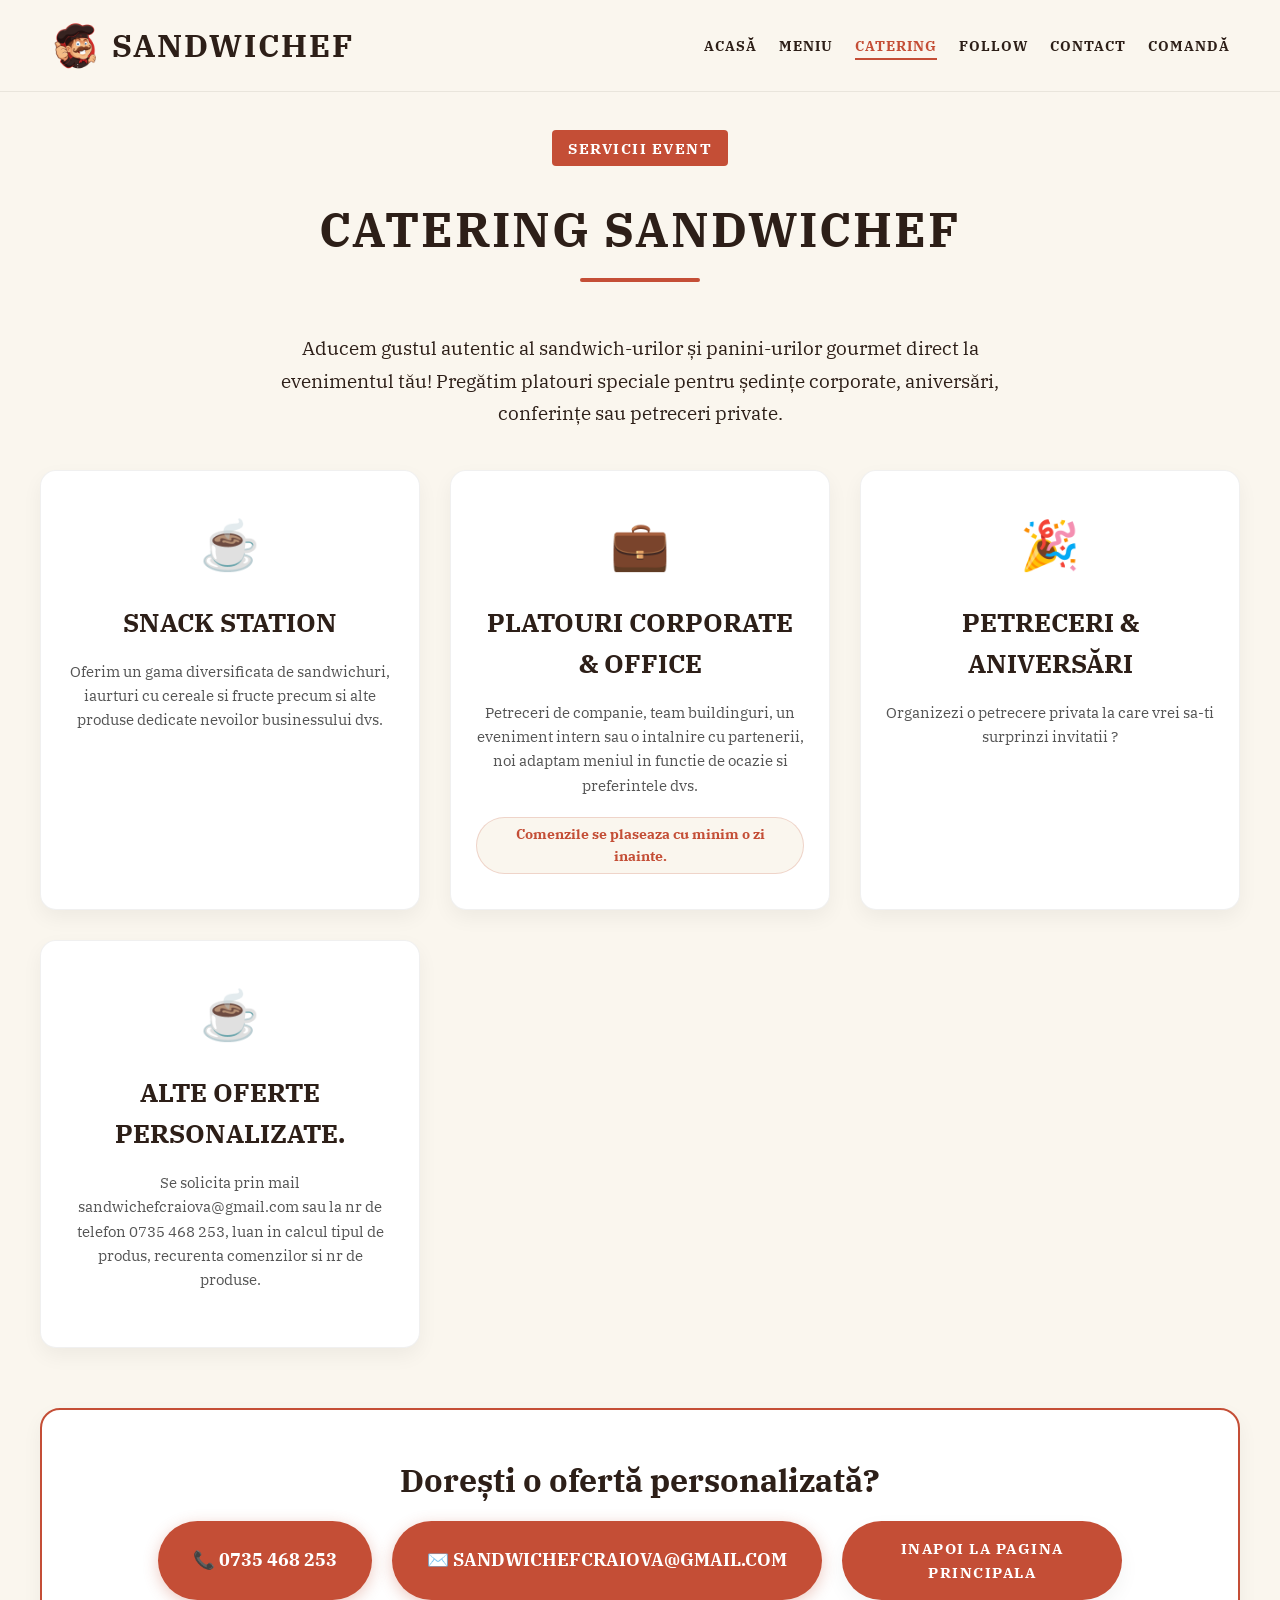
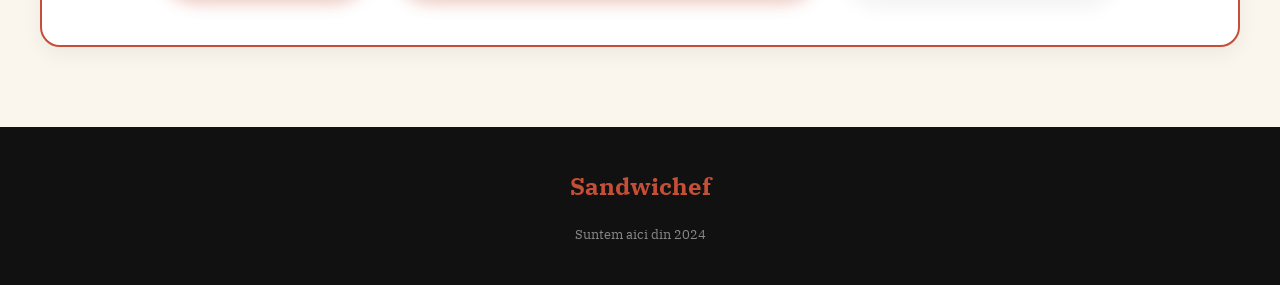
==== commit 5b8e66f6: "Update catering.html" ====
--- a/catering.html
+++ b/catering.html
@@ -98,7 +98,7 @@
             </div>
 
             <!-- Custom Request / Call to Action -->
-            <div style="margin-top: 60px; background: #ffffff; padding: 40px; border-radius: 20px; box-shadow: var(--shadow-soft); text-align: center; border: 2px solid var(--primary-color);">
+            <div class="catering-cta-box" data-aos="fade-up">
                 <h2 style="font-size: 2rem; color: var(--secondary-color); margin-bottom: 15px;">Dorești o ofertă personalizată?</h2>
                 <div style="display: flex; justify-content: center; gap: 20px; flex-wrap: wrap;">
                     <a href="tel:0735468253" class="btn-delivery" style="padding: 15px 35px; font-size: 1.1rem;">
--- a/style.css
+++ b/style.css
@@ -1697,3 +1697,80 @@
     border: 1px solid rgba(196, 78, 54, 0.2);
 }
 
+/* --- CATERING CTA BOX --- */
+.catering-cta-box {
+    margin-top: 60px;
+    background: #ffffff;
+    padding: 45px 30px;
+    border-radius: 20px;
+    box-shadow: var(--shadow-soft);
+    text-align: center;
+    border: 2px solid var(--primary-color);
+}
+
+.catering-cta-box h2 {
+    font-size: 2rem;
+    color: var(--secondary-color);
+    margin-bottom: 25px;
+}
+
+.catering-cta-buttons {
+    display: flex;
+    justify-content: center;
+    align-items: center;
+    gap: 15px;
+    flex-wrap: wrap;
+}
+
+.catering-cta-buttons .btn-delivery,
+.catering-cta-buttons .grid-btn-under {
+    display: inline-flex;
+    align-items: center;
+    justify-content: center;
+    padding: 14px 28px;
+    font-size: 1rem;
+    border-radius: 50px;
+    box-sizing: border-box;
+    text-decoration: none;
+    transition: all 0.3s cubic-bezier(0.2, 0.8, 0.2, 1);
+}
+
+.catering-btn-mail {
+    text-transform: lowercase !important;
+    letter-spacing: 0.2px;
+}
+
+@media (max-width: 768px) {
+    .catering-cta-box {
+        padding: 30px 15px;
+        margin-top: 40px;
+    }
+
+    .catering-cta-box h2 {
+        font-size: 1.5rem;
+        margin-bottom: 20px;
+    }
+
+    .catering-cta-buttons {
+        flex-direction: column;
+        width: 100%;
+        gap: 12px;
+    }
+
+    .catering-cta-buttons .btn-delivery,
+    .catering-cta-buttons .grid-btn-under {
+        width: 100% !important;
+        max-width: 320px;
+        padding: 13px 18px !important;
+        font-size: 0.95rem !important;
+        text-align: center;
+    }
+
+    .catering-btn-mail {
+        font-size: 0.84rem !important;
+        padding: 13px 10px !important;
+        overflow-wrap: anywhere;
+        word-break: break-word;
+    }
+}
+
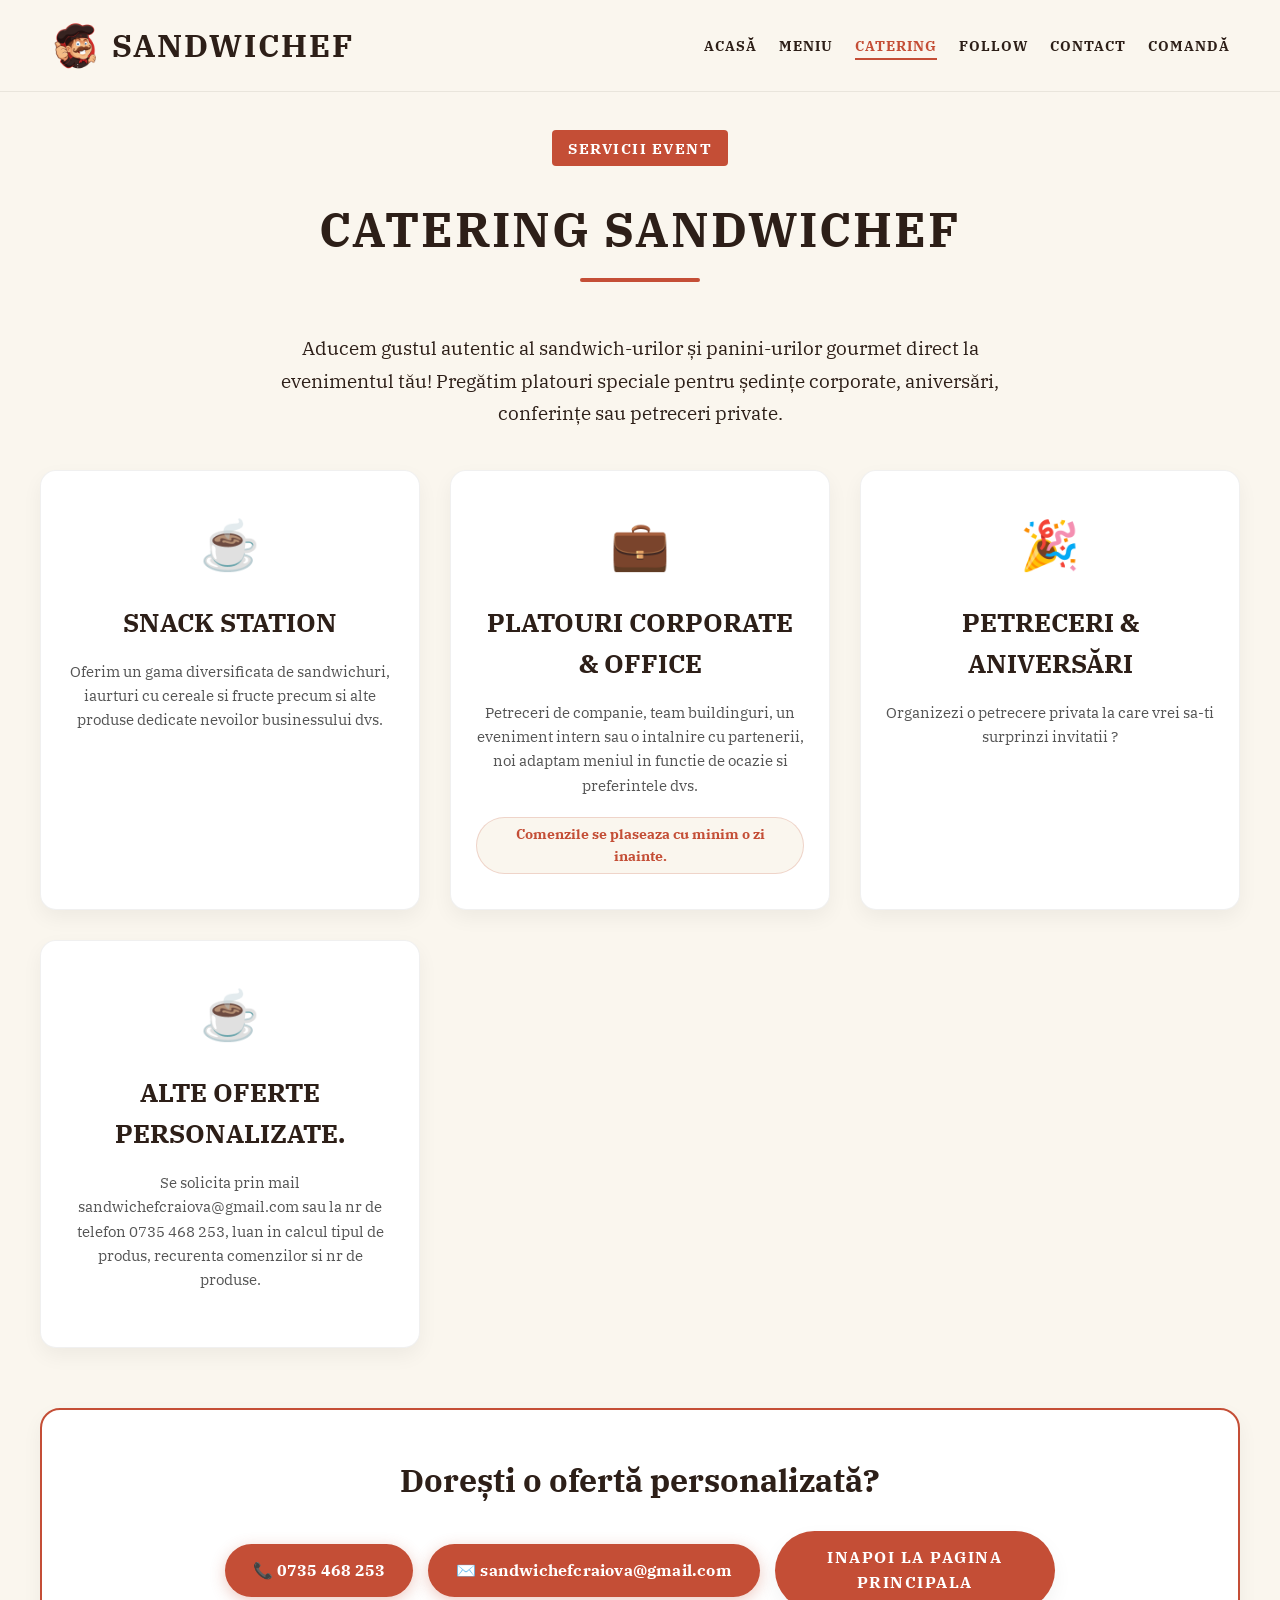
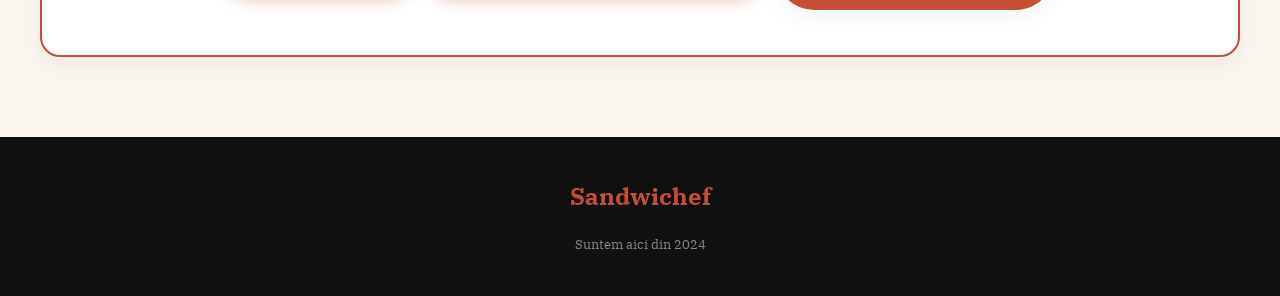
==== commit 0431bdac: "Update catering.html" ====
--- a/catering.html
+++ b/catering.html
@@ -99,15 +99,15 @@
 
             <!-- Custom Request / Call to Action -->
             <div class="catering-cta-box" data-aos="fade-up">
-                <h2 style="font-size: 2rem; color: var(--secondary-color); margin-bottom: 15px;">Dorești o ofertă personalizată?</h2>
-                <div style="display: flex; justify-content: center; gap: 20px; flex-wrap: wrap;">
-                    <a href="tel:0735468253" class="btn-delivery" style="padding: 15px 35px; font-size: 1.1rem;">
+                <h2>Dorești o ofertă personalizată?</h2>
+                <div class="catering-cta-buttons">
+                    <a href="tel:0735468253" class="btn-delivery">
                         📞 0735 468 253
                     </a>
-                    <a href="mailto:sandwichefcraiova@gmail.com" class="btn-delivery" style="padding: 15px 35px; font-size: 1.1rem;">
+                    <a href="mailto:sandwichefcraiova@gmail.com" class="btn-delivery catering-btn-mail">
                         ✉️ sandwichefcraiova@gmail.com
                     </a>
-                    <a href="index.html" class="grid-btn-under" style="display: inline-block; width: auto; padding: 15px 35px;">
+                    <a href="index.html" class="grid-btn-under">
                         Inapoi la pagina principala
                     </a>
                 </div>
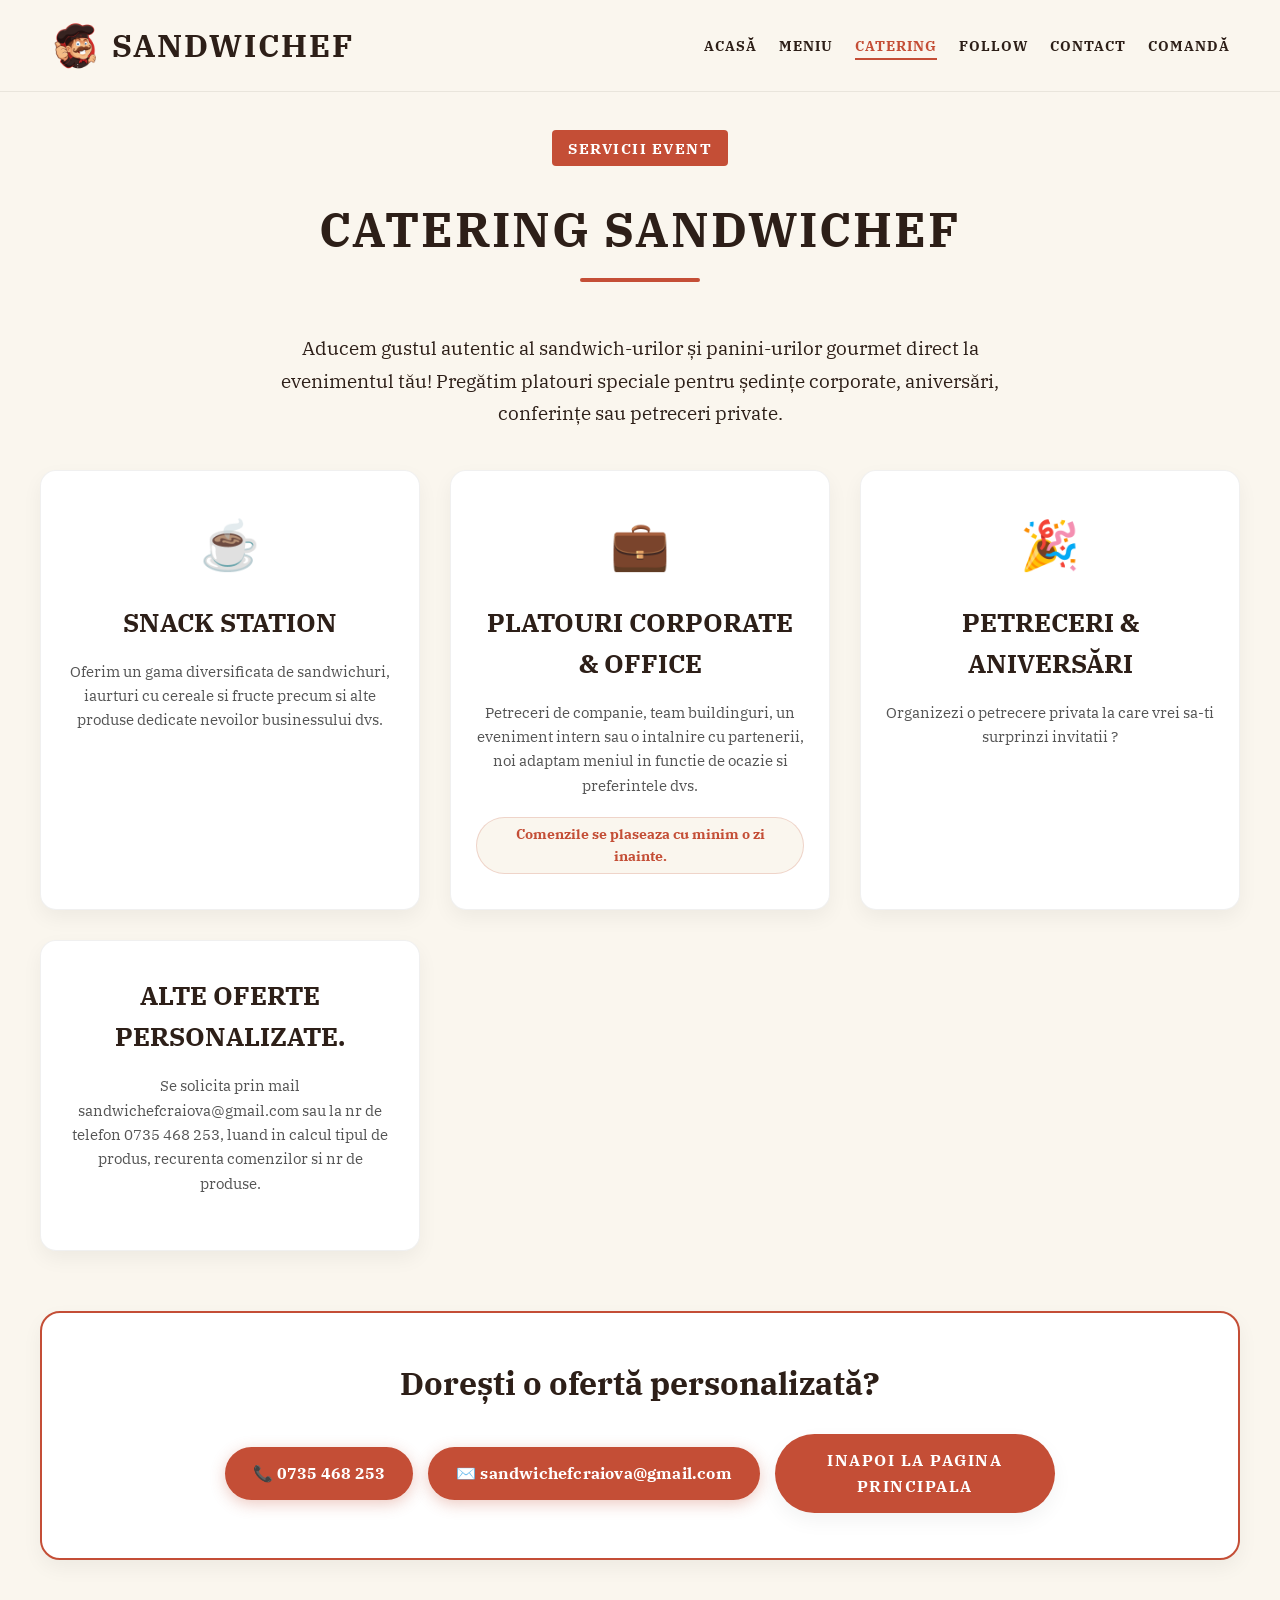
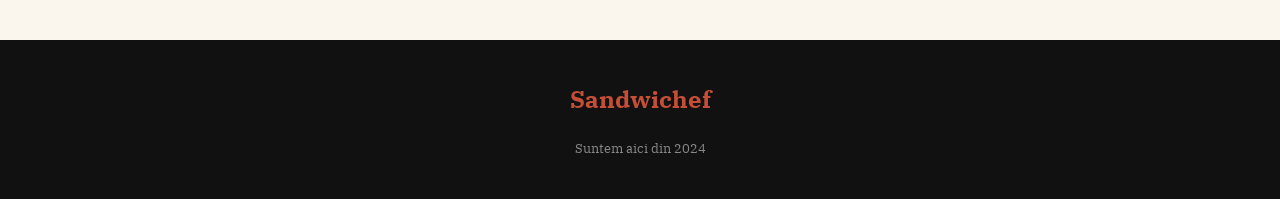
==== commit 57d00cce: "Update catering.html" ====
--- a/catering.html
+++ b/catering.html
@@ -90,9 +90,8 @@
 
                 <!-- Option 4: Oferta personalizata -->
                 <div class="catering-card" data-aos="fade-up" data-aos-delay="300">
-                    <div class="catering-icon">☕</div>
                     <h3>Alte oferte personalizate.</h3>
-                    <p>Se solicita prin mail sandwichefcraiova@gmail.com sau la nr de telefon 0735 468 253, luan in calcul tipul de produs, recurenta comenzilor si nr de produse.</p>
+                    <p>Se solicita prin mail sandwichefcraiova@gmail.com sau la nr de telefon 0735 468 253, luand in calcul tipul de produs, recurenta comenzilor si nr de produse.</p>
                 </div>
 
             </div>
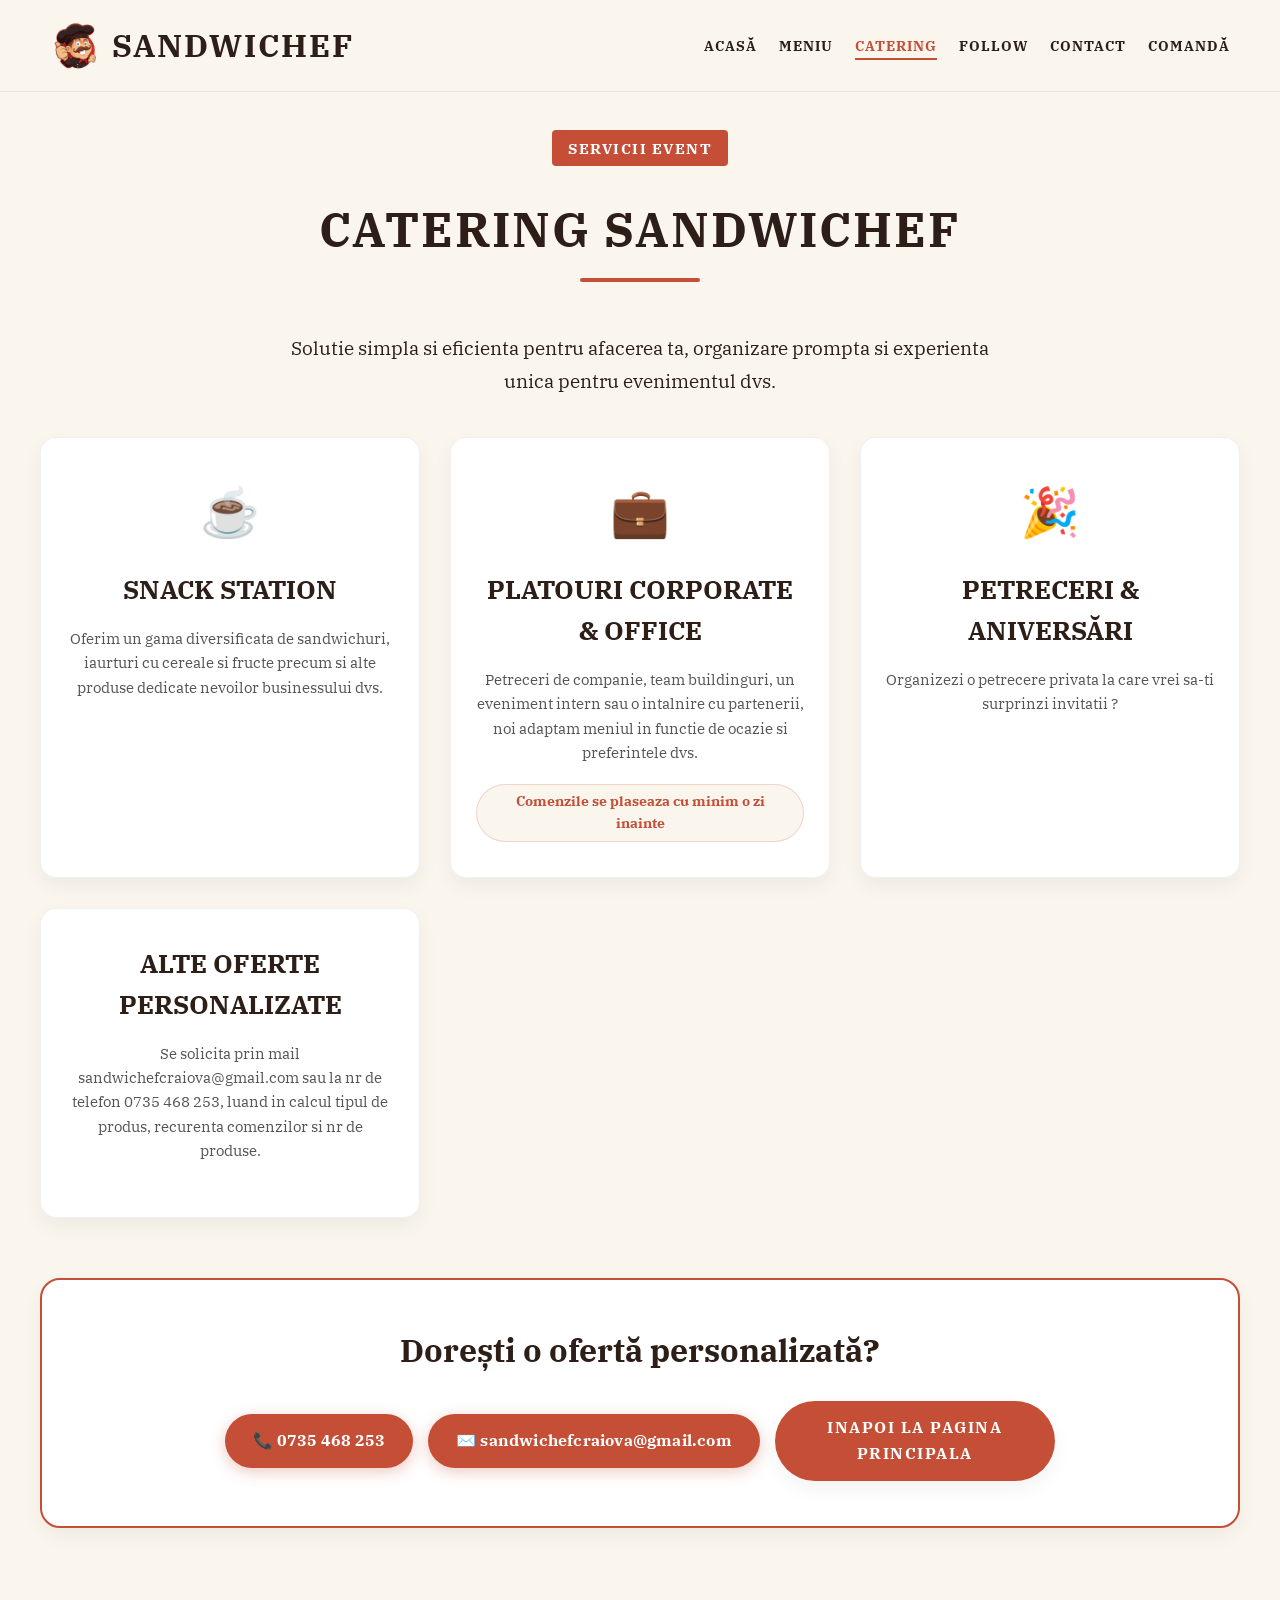
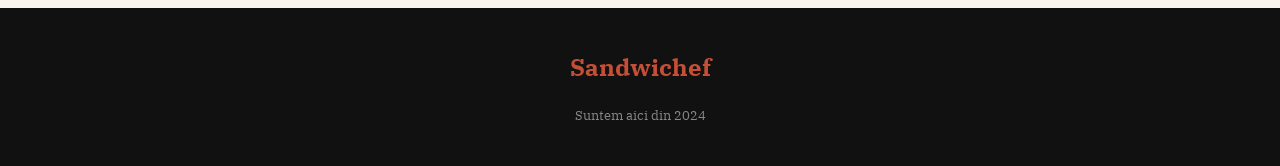
==== commit 3c1ec217: "Update catering.html" ====
--- a/catering.html
+++ b/catering.html
@@ -60,7 +60,7 @@
                 <span class="foodtruck-heading">Servicii Event</span>
                 <h1 class="category-title" style="margin-top: 10px;">Catering Sandwichef</h1>
                 <p class="lead-text" style="font-size: 1.2rem; color: var(--text-color); max-width: 750px; margin: 0 auto; line-height: 1.7;">
-                    Aducem gustul autentic al sandwich-urilor și panini-urilor gourmet direct la evenimentul tău! Pregătim platouri speciale pentru ședințe corporate, aniversări, conferințe sau petreceri private.
+                    Solutie simpla si eficienta pentru afacerea ta, organizare prompta si experienta unica pentru evenimentul dvs.
                 </p>
             </div>
 
@@ -78,7 +78,7 @@
                     <div class="catering-icon">💼</div>
                     <h3>Platouri corporate & office</h3>
                     <p>Petreceri de companie, team buildinguri, un eveniment intern sau o intalnire cu partenerii, noi adaptam meniul in functie de ocazie si preferintele dvs.</p>
-                    <span class="catering-tag">Comenzile se plaseaza cu minim o zi inainte.</span>
+                    <span class="catering-tag">Comenzile se plaseaza cu minim o zi inainte</span>
                 </div>
 
                 <!-- Option 3: Petreceri private -->
@@ -90,7 +90,7 @@
 
                 <!-- Option 4: Oferta personalizata -->
                 <div class="catering-card" data-aos="fade-up" data-aos-delay="300">
-                    <h3>Alte oferte personalizate.</h3>
+                    <h3>Alte oferte personalizate</h3>
                     <p>Se solicita prin mail sandwichefcraiova@gmail.com sau la nr de telefon 0735 468 253, luand in calcul tipul de produs, recurenta comenzilor si nr de produse.</p>
                 </div>
 
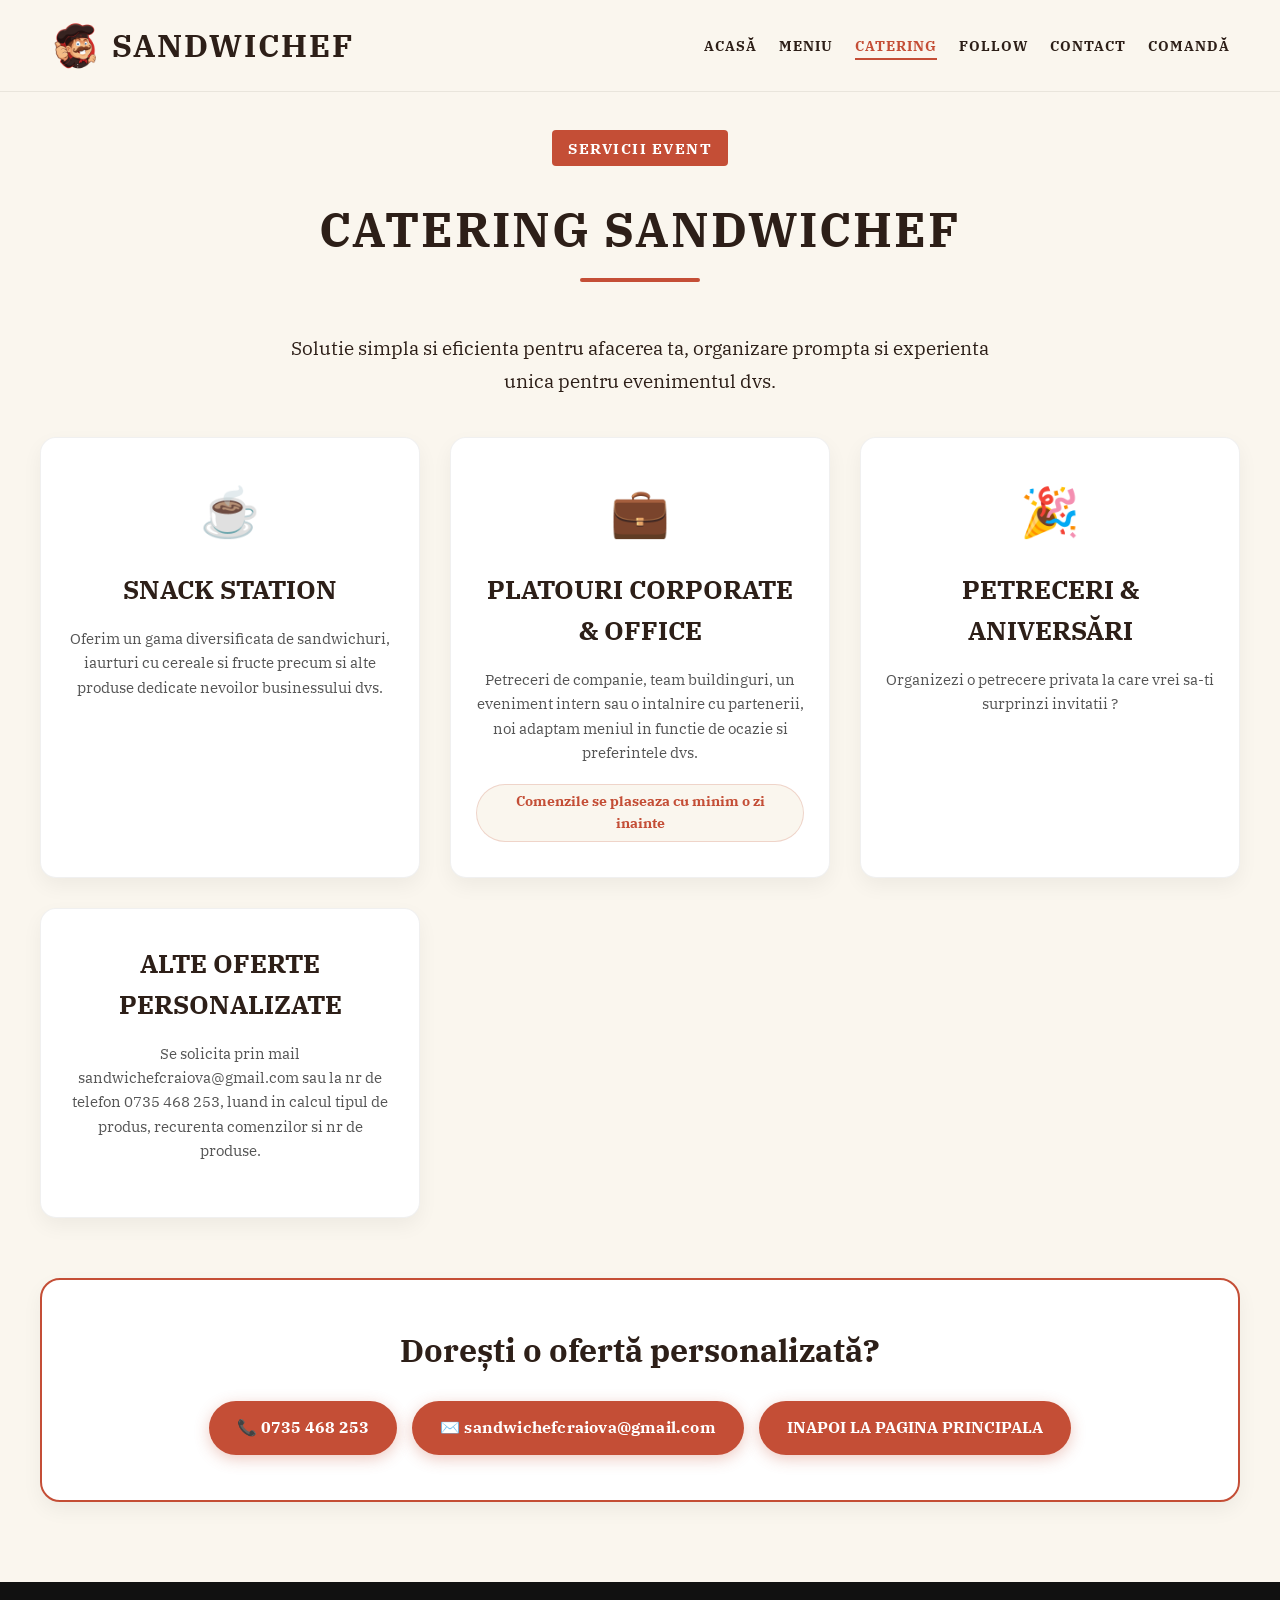
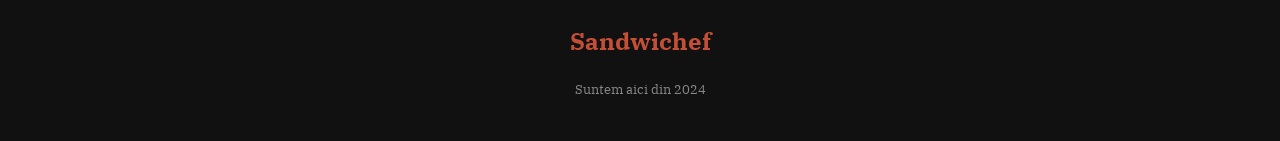
==== commit cb1aec37: "Update catering.html" ====
--- a/catering.html
+++ b/catering.html
@@ -106,7 +106,7 @@
                     <a href="mailto:sandwichefcraiova@gmail.com" class="btn-delivery catering-btn-mail">
                         ✉️ sandwichefcraiova@gmail.com
                     </a>
-                    <a href="index.html" class="grid-btn-under">
+                    <a href="index.html" class="btn-delivery">
                         Inapoi la pagina principala
                     </a>
                 </div>
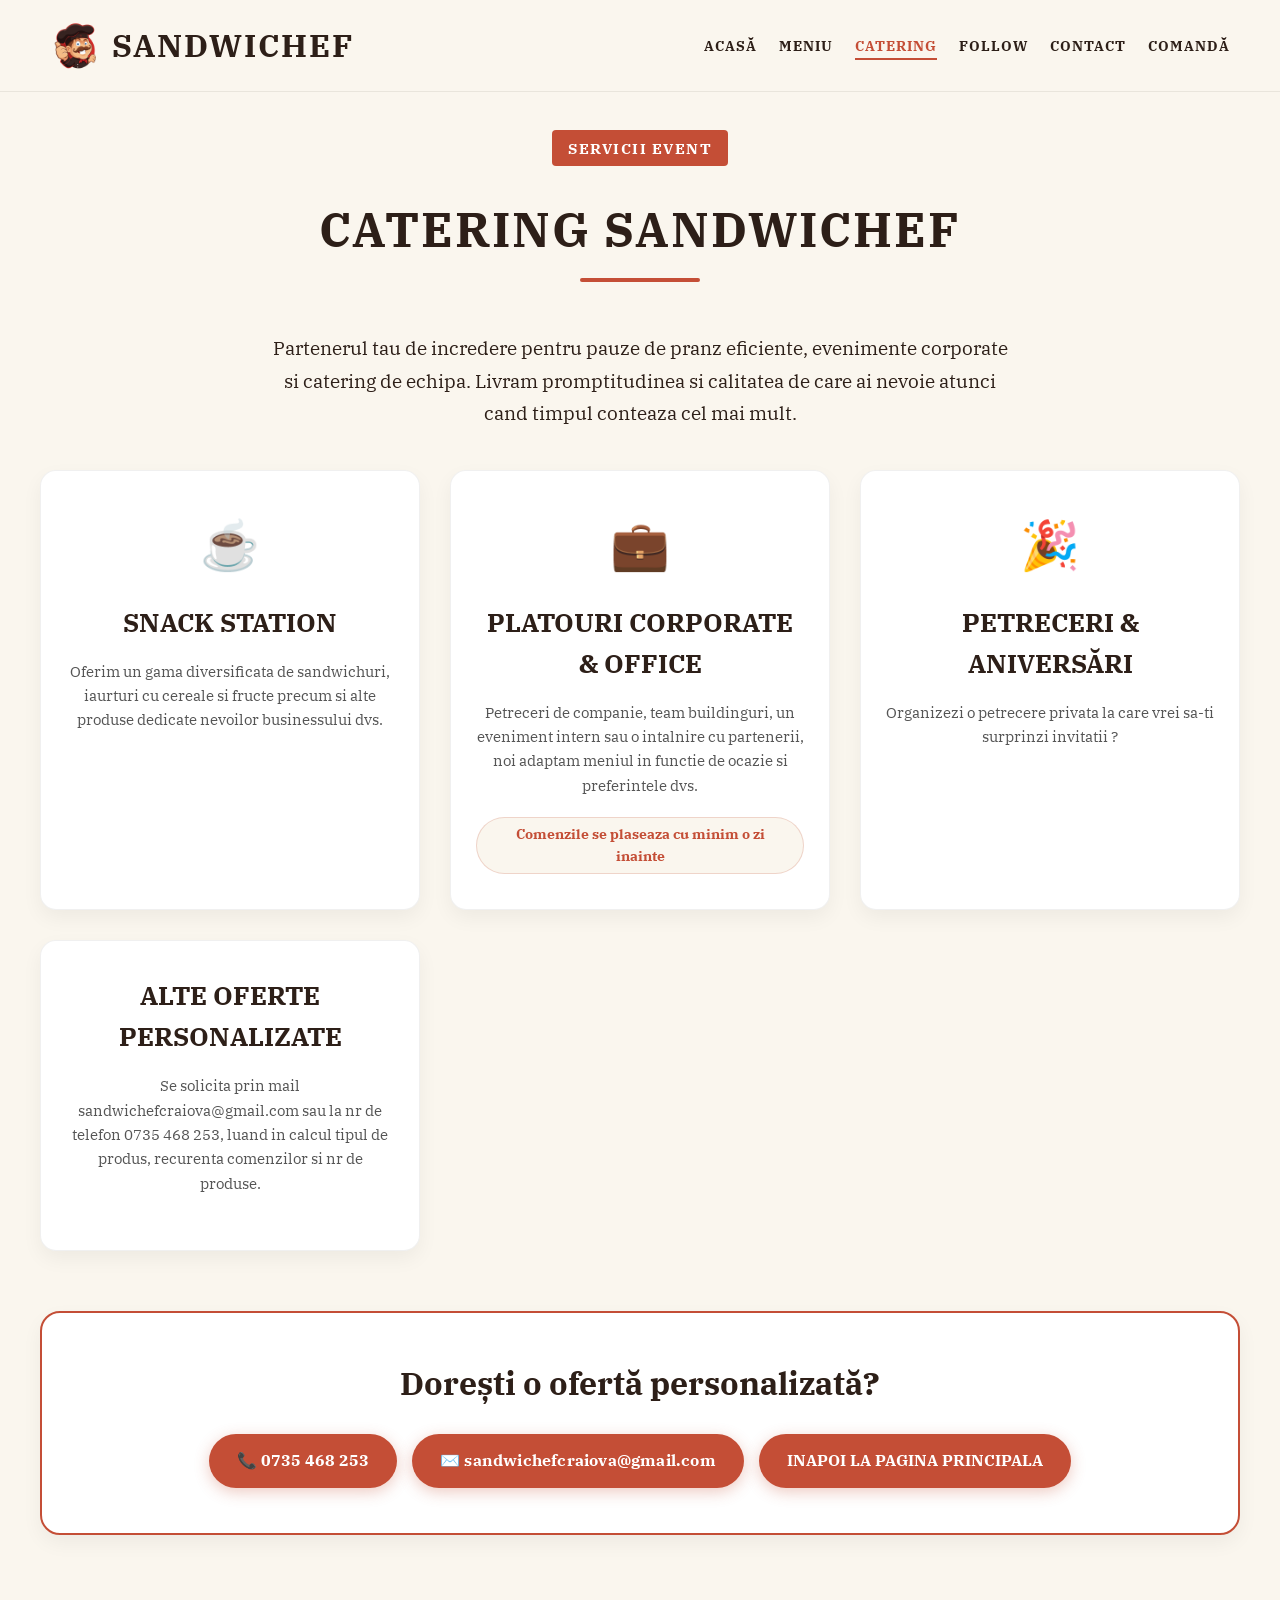
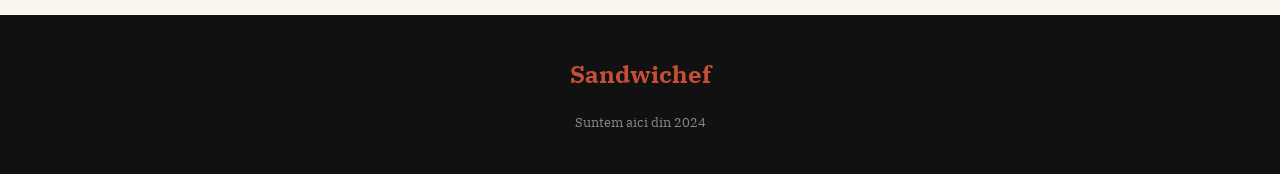
==== commit aebe2dce: "Update catering.html" ====
--- a/catering.html
+++ b/catering.html
@@ -60,7 +60,7 @@
                 <span class="foodtruck-heading">Servicii Event</span>
                 <h1 class="category-title" style="margin-top: 10px;">Catering Sandwichef</h1>
                 <p class="lead-text" style="font-size: 1.2rem; color: var(--text-color); max-width: 750px; margin: 0 auto; line-height: 1.7;">
-                    Solutie simpla si eficienta pentru afacerea ta, organizare prompta si experienta unica pentru evenimentul dvs.
+                    Partenerul tau de incredere pentru pauze de pranz eficiente, evenimente corporate si catering de echipa. Livram promptitudinea si calitatea de care ai nevoie atunci cand timpul conteaza cel mai mult.
                 </p>
             </div>
 
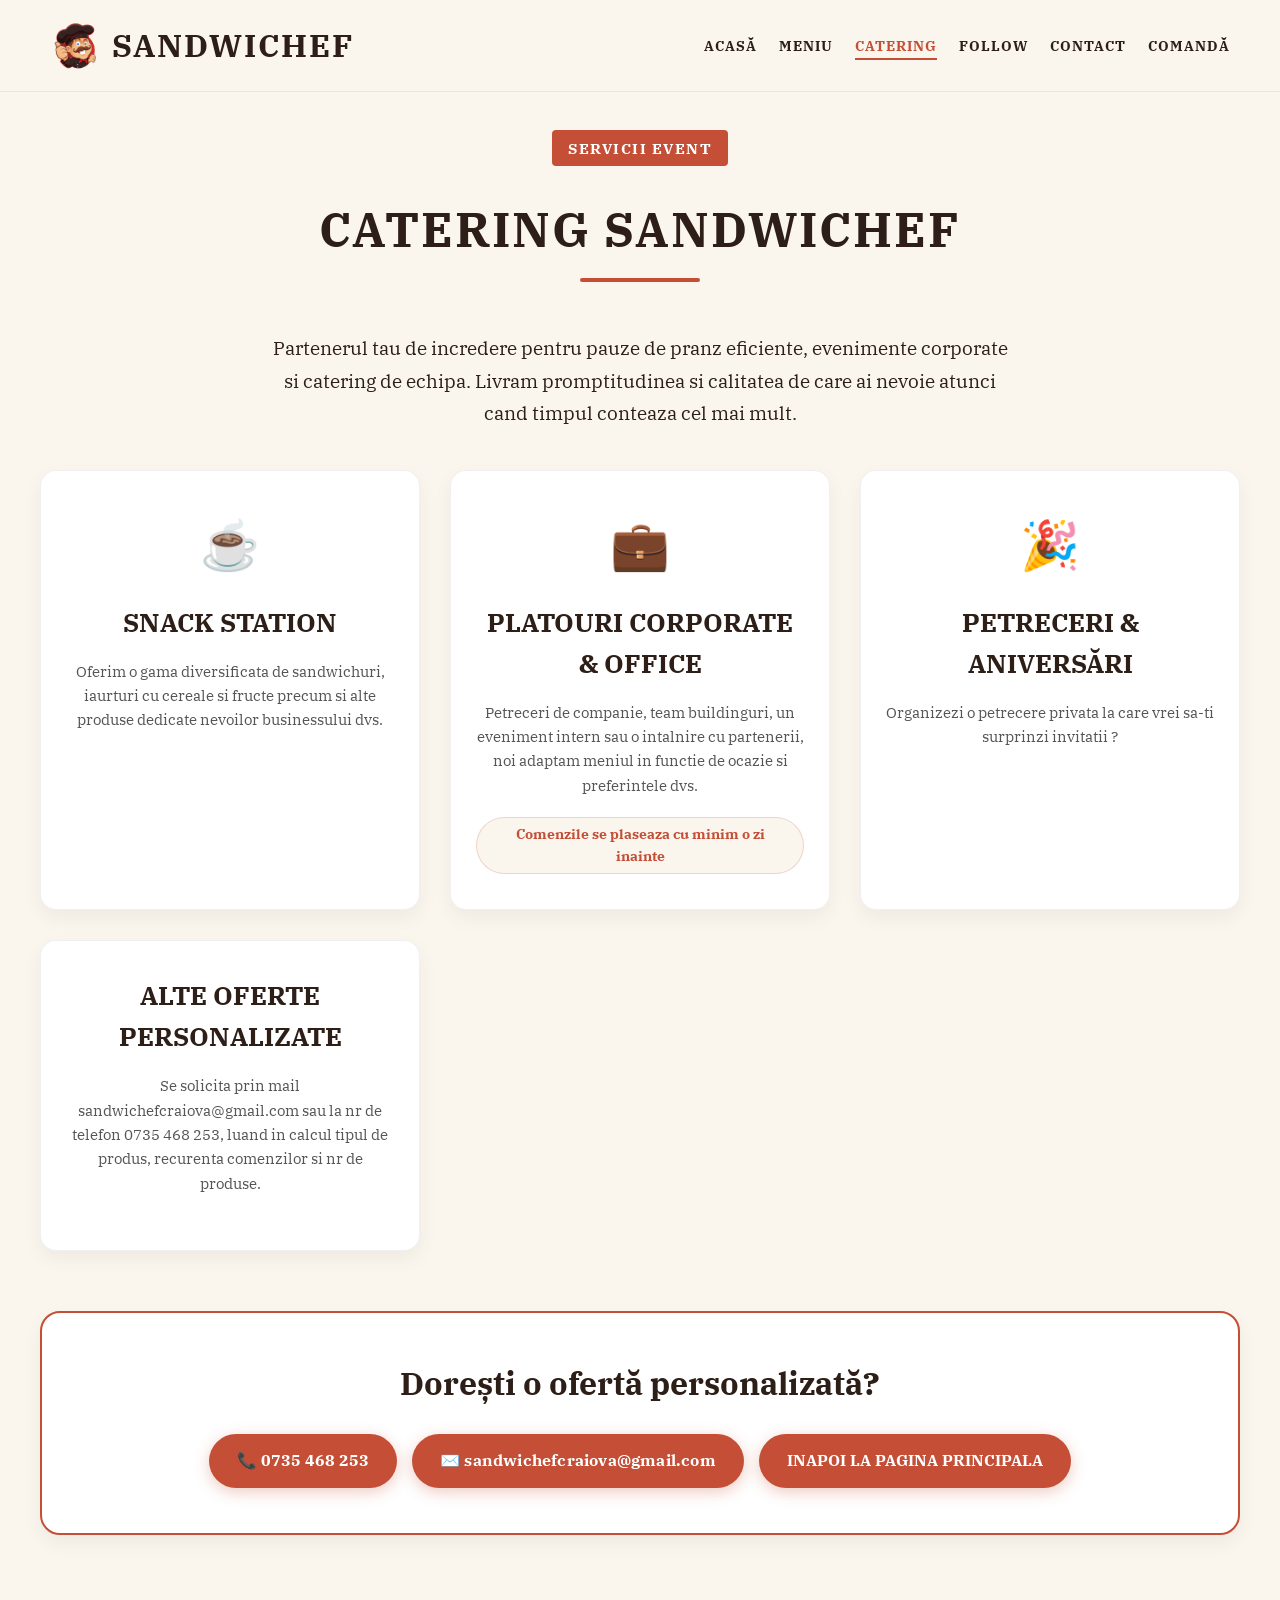
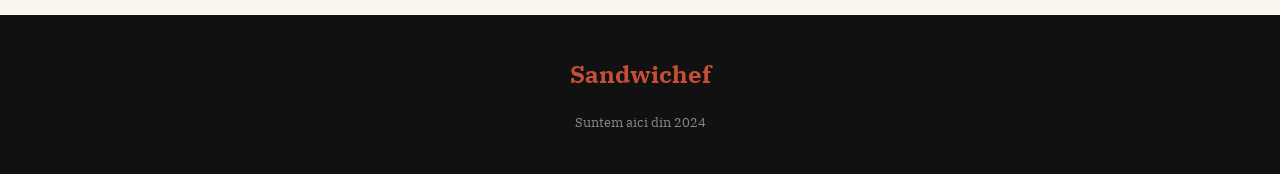
==== commit 6906c8b7: "Update catering.html" ====
--- a/catering.html
+++ b/catering.html
@@ -70,7 +70,7 @@
                 <div class="catering-card" data-aos="fade-up" data-aos-delay="300">
                     <div class="catering-icon">☕</div>
                     <h3>Snack Station</h3>
-                    <p>Oferim un gama diversificata de sandwichuri, iaurturi cu cereale si fructe precum si alte produse dedicate nevoilor businessului dvs.</p>
+                    <p>Oferim o gama diversificata de sandwichuri, iaurturi cu cereale si fructe precum si alte produse dedicate nevoilor businessului dvs.</p>
                 </div>
                 
                 <!-- Option 2: Platouri Corporate -->
--- a/style.css
+++ b/style.css
@@ -317,6 +317,62 @@
 .nav-cta-bolt:hover {
     background-color: #269a62;
     box-shadow: 0 6px 12px rgba(50, 187, 120, 0.3);
+}
+
+.btn-instagram {
+    background: linear-gradient(45deg, #f09433 0%, #e6683c 25%, #dc2743 50%, #cc2366 75%, #bc1888 100%) !important;
+    box-shadow: 0 4px 15px rgba(220, 39, 67, 0.3) !important;
+    color: white !important;
+}
+
+.btn-instagram:hover {
+    box-shadow: 0 6px 20px rgba(220, 39, 67, 0.5) !important;
+    filter: brightness(1.08);
+}
+
+.btn-tiktok {
+    background-color: #000000 !important;
+    box-shadow: 0 4px 15px rgba(0, 0, 0, 0.3) !important;
+    color: white !important;
+    border: 1px solid rgba(255, 255, 255, 0.2);
+}
+
+.btn-tiktok:hover {
+    background-color: #1a1a1a !important;
+    box-shadow: 0 6px 20px rgba(0, 0, 0, 0.5) !important;
+}
+
+.btn-facebook {
+    background-color: #1877F2 !important;
+    box-shadow: 0 4px 15px rgba(24, 119, 242, 0.3) !important;
+    color: white !important;
+}
+
+.btn-facebook:hover {
+    background-color: #1464cc !important;
+    box-shadow: 0 6px 20px rgba(24, 119, 242, 0.5) !important;
+}
+
+.btn-gmaps {
+    background-color: #4285F4 !important;
+    box-shadow: 0 4px 15px rgba(66, 133, 244, 0.3) !important;
+    color: white !important;
+}
+
+.btn-gmaps:hover {
+    background-color: #3367d6 !important;
+    box-shadow: 0 6px 20px rgba(66, 133, 244, 0.4) !important;
+}
+
+.btn-waze {
+    background-color: #33CCFF !important;
+    box-shadow: 0 4px 15px rgba(51, 204, 255, 0.3) !important;
+    color: #2D1F18 !important;
+}
+
+.btn-waze:hover {
+    background-color: #26b2e6 !important;
+    box-shadow: 0 6px 20px rgba(51, 204, 255, 0.4) !important;
 }
 
 
